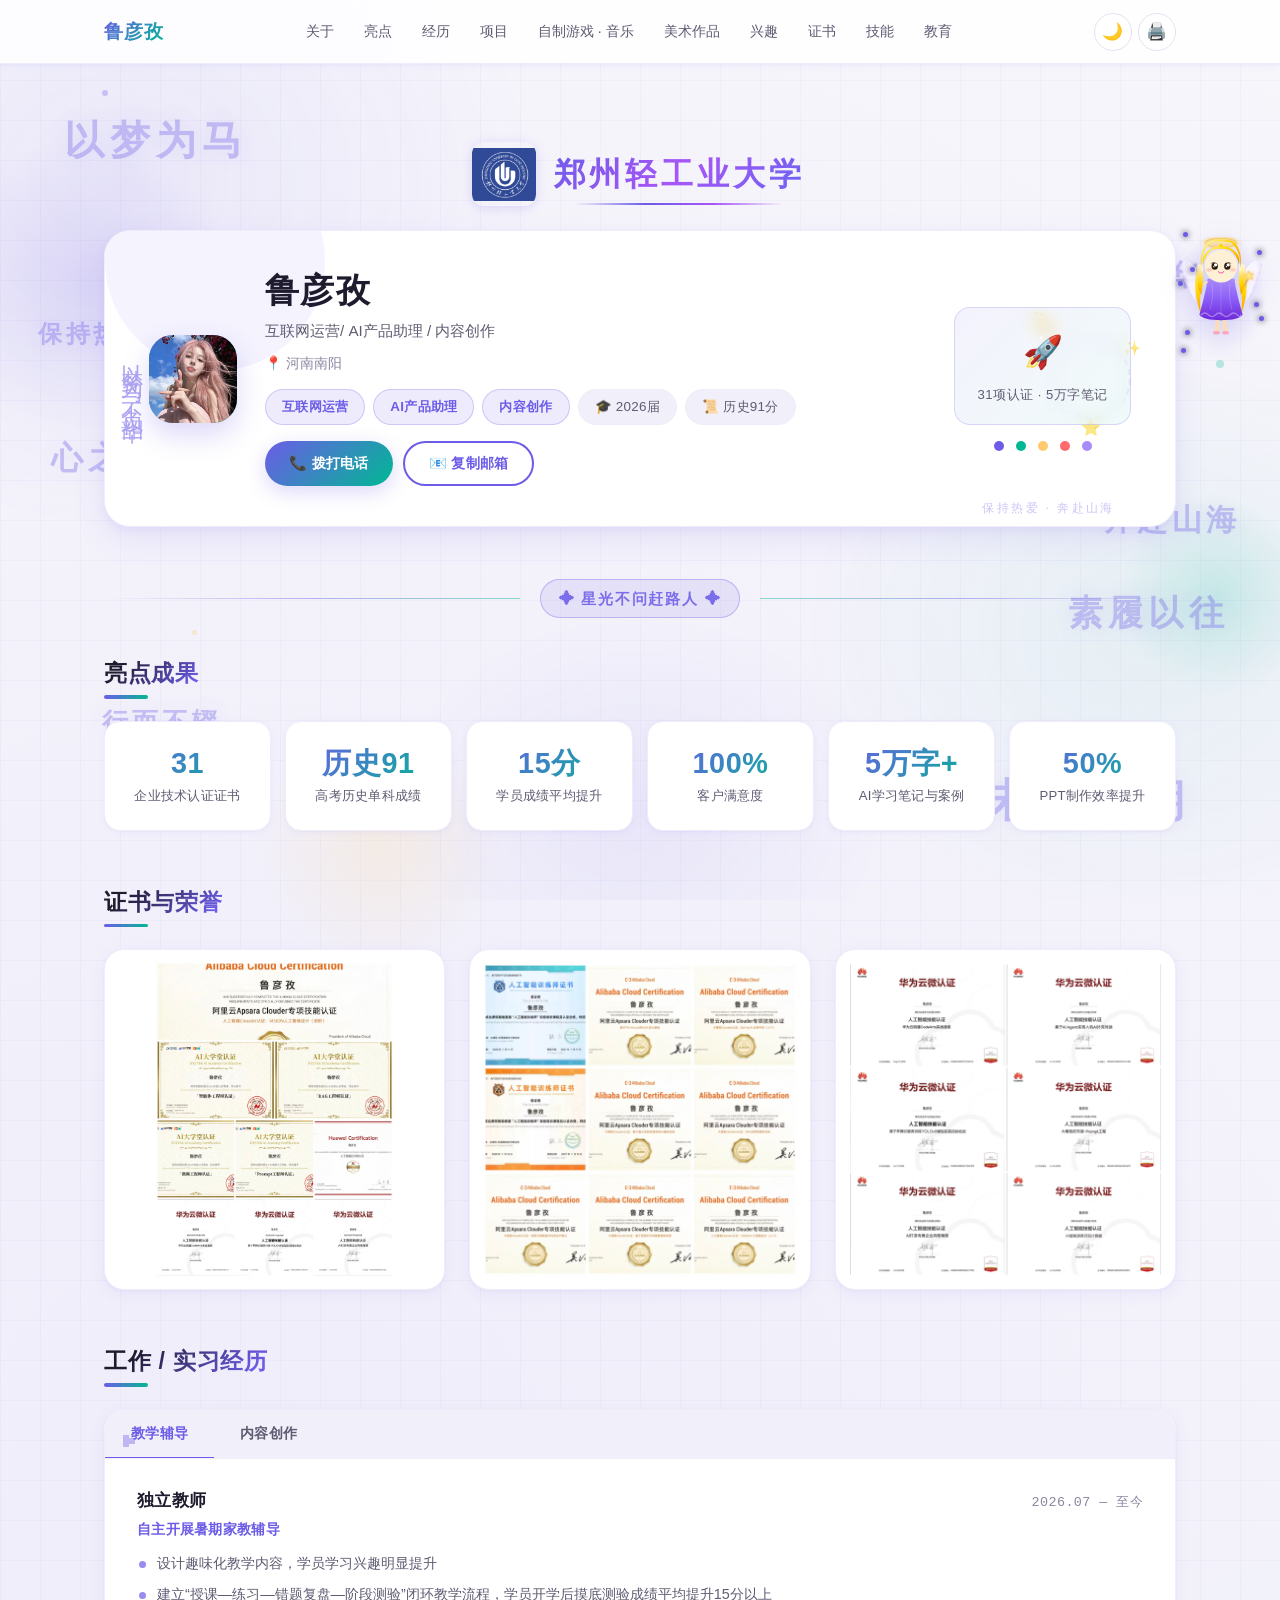
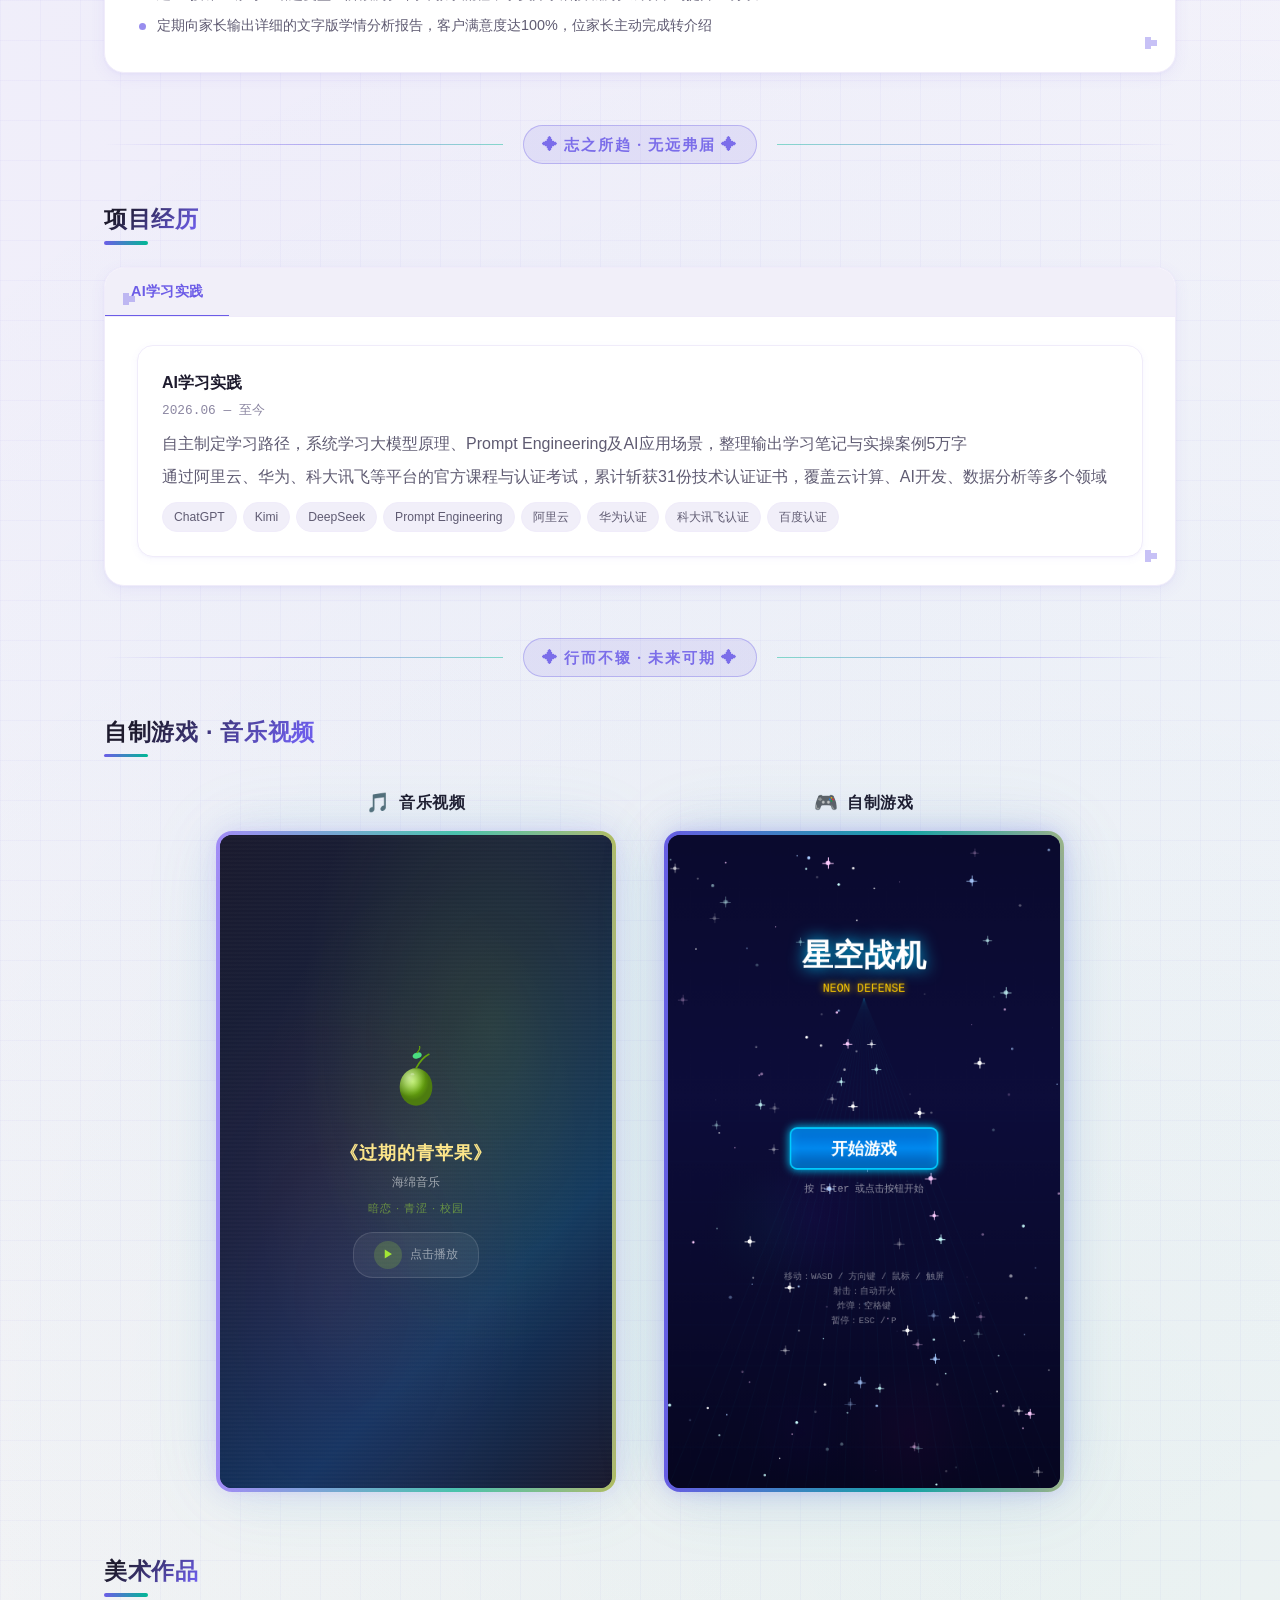
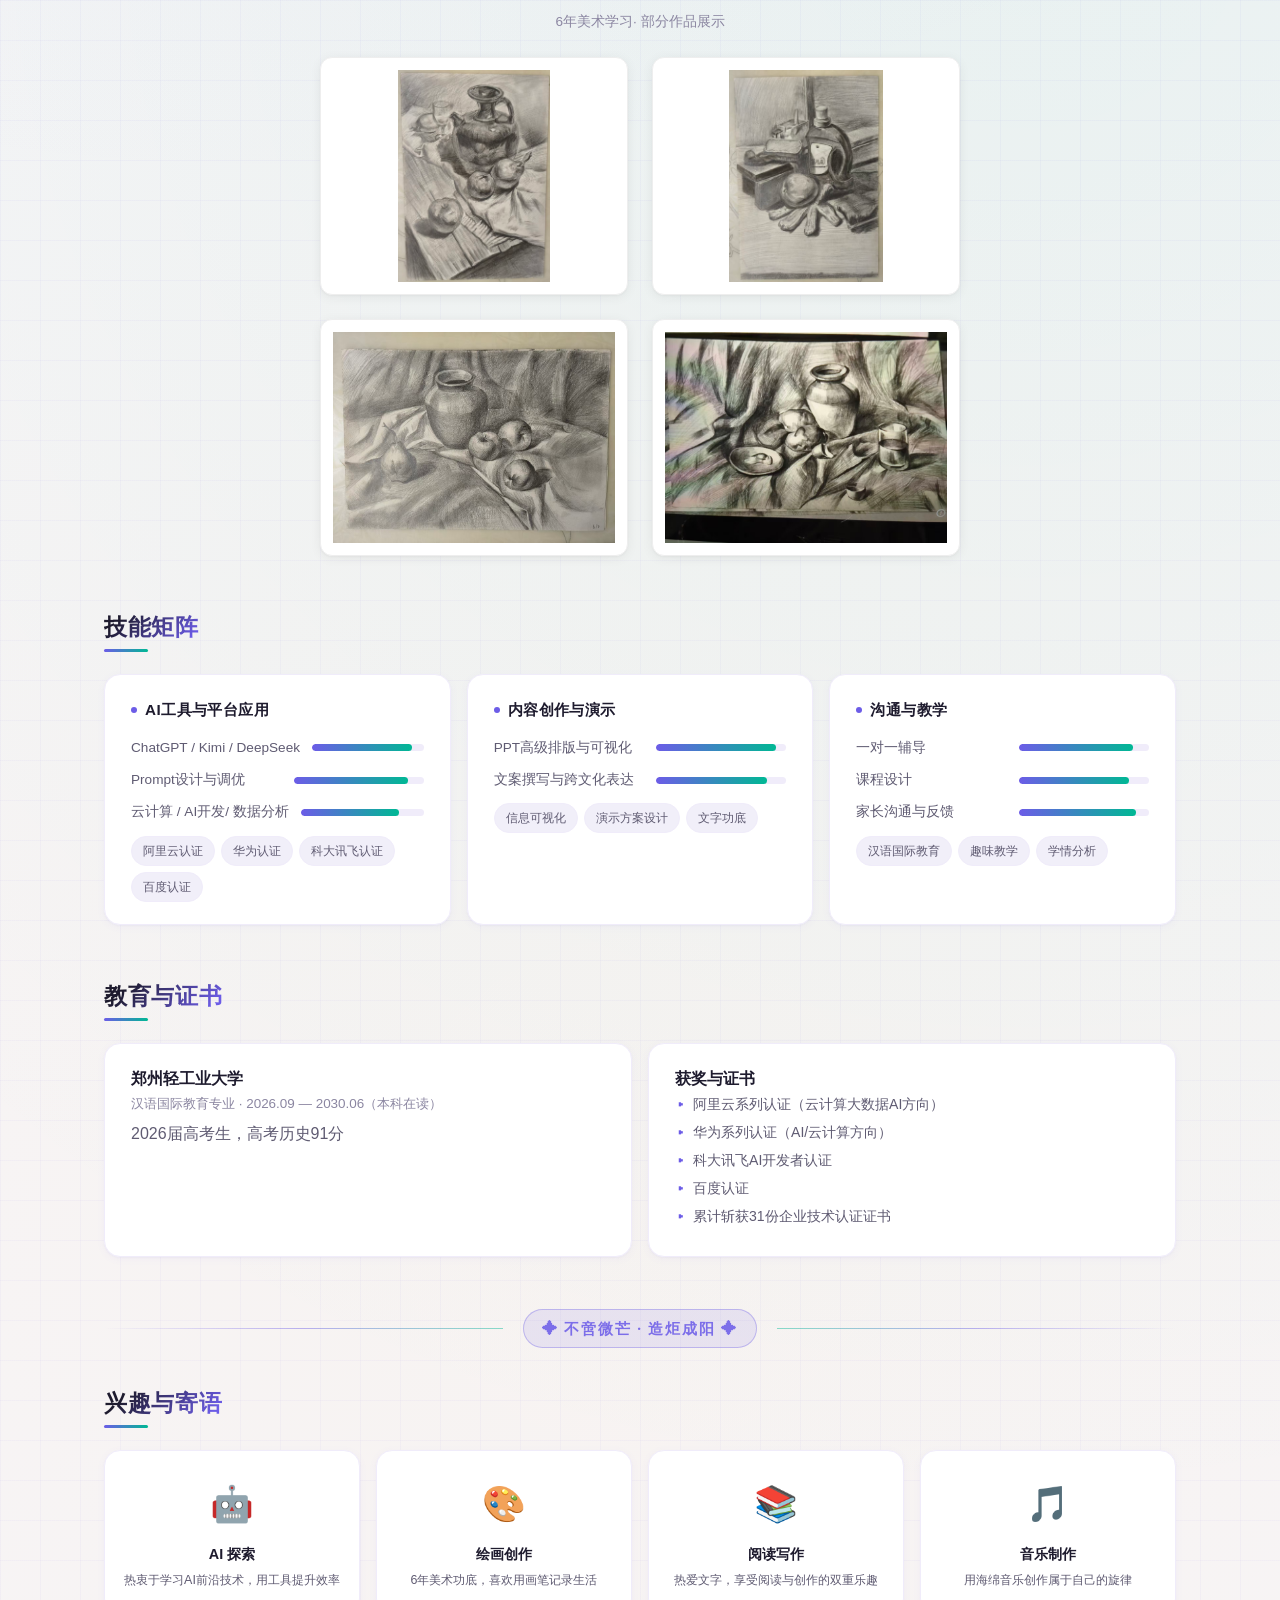
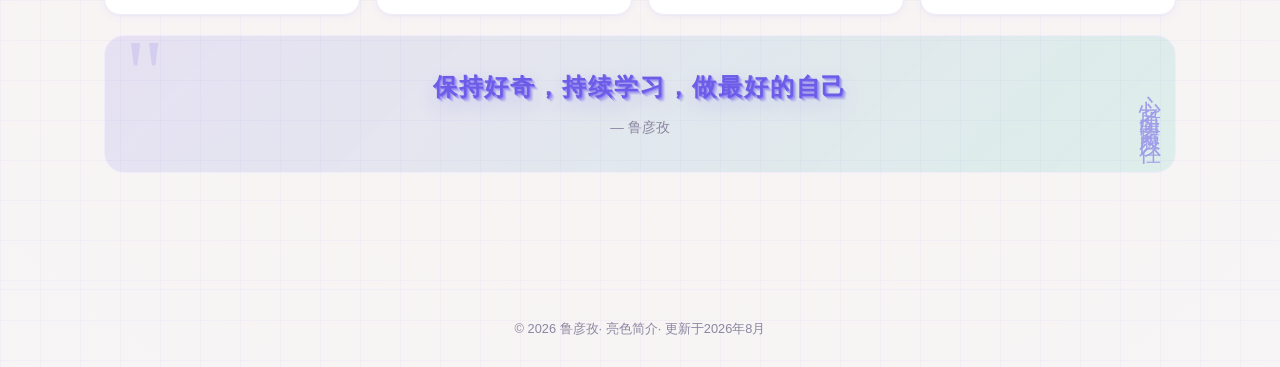
==== 新建文件夹/index.html @ e65f8ae1 "Add files via upload" ====
﻿﻿﻿﻿﻿﻿﻿﻿﻿﻿﻿﻿﻿﻿﻿﻿﻿﻿﻿﻿﻿﻿﻿﻿﻿﻿﻿﻿﻿﻿﻿﻿﻿﻿﻿﻿﻿﻿﻿﻿﻿﻿﻿﻿﻿﻿﻿﻿﻿﻿﻿﻿﻿﻿﻿﻿﻿﻿﻿﻿﻿﻿﻿﻿﻿﻿﻿﻿﻿﻿﻿﻿﻿﻿﻿﻿﻿﻿﻿﻿﻿﻿﻿﻿﻿﻿﻿﻿﻿﻿﻿﻿﻿﻿﻿﻿<!DOCTYPE html>
<html lang="zh-CN">
<head>
    <meta charset="UTF-8">
    <meta name="viewport" content="width=device-width, initial-scale=1.0, maximum-scale=5.0">
    <meta name="description" content="鲁彦孜 - 互联网运营/AI产品助理/内容创作，个人作品集与博客">
    <meta name="theme-color" content="#6c5ce7">
    <meta name="format-detection" content="telephone=yes">
    <meta http-equiv="X-UA-Compatible" content="IE=edge">
    <link rel="preconnect" href="https://fonts.googleapis.com">
    <link rel="dns-prefetch" href="https://fonts.googleapis.com">
    <title>鲁彦孜 - 个人简介</title>
    <style>
        :root {
            --bg: #f7f6fb;
            --bg-soft: #f1eff9;
            --surface: #ffffff;
            --surface-hover: #faf9ff;
            --text: #1e1b2e;
            --text-secondary: #5f5b72;
            --text-tertiary: #8b86a1;
            --accent: #6c5ce7;
            --accent-light: #8f82f2;
            --accent-glow: rgba(108, 92, 231, 0.12);
            --accent-glow-strong: rgba(108, 92, 231, 0.24);
            --cool: #00b894;
            --cool-glow: rgba(0, 184, 148, 0.10);
            --warm: #fdcb6e;
            --warm-light: #ffeaa7;
            --border: #e6e1f0;
            --border-light: #f0ecfa;
            --shadow-sm: 0 1px 2px rgba(108, 92, 231, 0.04), 0 2px 8px rgba(108, 92, 231, 0.05);
            --shadow: 0 1px 3px rgba(108, 92, 231, 0.05), 0 4px 16px rgba(108, 92, 231, 0.07);
            --shadow-lg: 0 4px 8px rgba(108, 92, 231, 0.07), 0 12px 32px rgba(108, 92, 231, 0.10);
            --shadow-xl: 0 8px 16px rgba(108, 92, 231, 0.08), 0 20px 48px rgba(108, 92, 231, 0.12);
            --radius-xs: 6px;
            --radius-sm: 10px;
            --radius: 16px;
            --radius-lg: 20px;
            --radius-xl: 26px;
            --radius-full: 9999px;
            --transition-fast: 150ms ease;
            --transition: 220ms ease;
            --transition-slow: 320ms ease;
            --font-sans: -apple-system, BlinkMacSystemFont, 'Segoe UI', 'PingFang SC', 'Microsoft YaHei', 'Noto Sans SC', 'Helvetica Neue', sans-serif;
            --font-mono: 'SF Mono', 'Cascadia Code', 'Consolas', 'Menlo', 'Courier New', monospace;
            --navbar-height: 64px;
        }

        /* 暗色主题 */
        body.dark {
            --bg: #1a1a2e;
            --bg-soft: #222240;
            --surface: #252550;
            --surface-hover: #2a2a5a;
            --text: #e8e6f0;
            --text-secondary: #b0adc0;
            --text-tertiary: #7a7690;
            --accent: #a78bfa;
            --accent-light: #c4b5fd;
            --accent-glow: rgba(167, 139, 250, 0.15);
            --accent-glow-strong: rgba(167, 139, 250, 0.28);
            --cool: #34d399;
            --cool-glow: rgba(52, 211, 153, 0.12);
            --border: #3a3a60;
            --border-light: #2e2e50;
            --shadow-sm: 0 1px 2px rgba(0,0,0,0.2), 0 2px 8px rgba(0,0,0,0.15);
            --shadow: 0 1px 3px rgba(0,0,0,0.2), 0 4px 16px rgba(0,0,0,0.15);
            --shadow-lg: 0 4px 8px rgba(0,0,0,0.25), 0 12px 32px rgba(0,0,0,0.2);
            --shadow-xl: 0 8px 16px rgba(0,0,0,0.25), 0 20px 48px rgba(0,0,0,0.2);
        }
        body.dark::before {
            background:
                radial-gradient(ellipse 700px 600px at 10% 20%, rgba(167,139,250,0.12) 0%, transparent 60%),
                radial-gradient(ellipse 600px 500px at 90% 70%, rgba(52,211,153,0.10) 0%, transparent 60%);
        }
        body.dark .navbar {
            background: rgba(37,37,80,0.9);
        }
        body.dark .art-card {
            background: #2a2a50;
            border-color: #3a3a60;
        }
        body.dark .game-wrapper,
        body.dark .music-wrapper {
            background: #151530;
        }

        /* 视差装饰 */
        .parallax-bg {
            position: fixed;
            pointer-events: none;
            z-index: 0;
            border-radius: 50%;
            opacity: 0.15;
            transition: opacity 0.5s;
        }
        body.dark .parallax-bg { opacity: 0.2; }
        .parallax-1 { width: 300px; height: 300px; background: radial-gradient(circle, var(--accent) 0%, transparent 70%); top: 15%; left: -5%; }
        .parallax-2 { width: 200px; height: 200px; background: radial-gradient(circle, var(--cool) 0%, transparent 70%); top: 55%; right: -3%; }
        .parallax-3 { width: 250px; height: 250px; background: radial-gradient(circle, var(--warm) 0%, transparent 70%); top: 80%; left: 20%; }

        /* 滚动入场动画 */
        .reveal {
            opacity: 0;
            transform: translateY(30px);
            transition: opacity 0.7s ease, transform 0.7s ease;
        }
        .reveal.visible {
            opacity: 1;
            transform: translateY(0);
        }
        .reveal-delay-1 { transition-delay: 0.1s; }
        .reveal-delay-2 { transition-delay: 0.2s; }
        .reveal-delay-3 { transition-delay: 0.3s; }

        /* 新板块：兴趣与寄语*/
        .interest-grid {
            display: grid;
            grid-template-columns: repeat(auto-fit, minmax(180px, 1fr));
            gap: 16px;
        }
        .interest-card {
            background: var(--surface);
            border-radius: var(--radius);
            padding: 24px 18px;
            text-align: center;
            border: 1px solid var(--border-light);
            box-shadow: var(--shadow-sm);
            transition: all var(--transition);
            cursor: default;
        }
        .interest-card:hover {
            transform: translateY(-4px);
            box-shadow: var(--shadow-lg);
            border-color: var(--accent-light);
        }
        .interest-card .icon {
            font-size: 2.2rem;
            margin-bottom: 10px;
            display: block;
        }
        .interest-card h4 {
            font-weight: 700;
            font-size: 0.9rem;
            color: var(--text);
            margin-bottom: 4px;
        }
        .interest-card p {
            font-size: 0.78rem;
            color: var(--text-secondary);
            line-height: 1.5;
        }
        .motto-card {
            background: linear-gradient(135deg, var(--accent-glow), var(--cool-glow));
            border-radius: var(--radius-lg);
            padding: 32px 28px;
            text-align: center;
            border: 1px solid var(--border-light);
            position: relative;
            overflow: hidden;
        }
        .motto-card::before {
            content: '"';
            position: absolute;
            top: -10px; left: 20px;
            font-size: 6rem;
            color: var(--accent);
            opacity: 0.15;
            font-family: Georgia, serif;
            line-height: 1;
        }
        .motto-text {
            font-size: 1.2rem;
            font-weight: 600;
            color: var(--text);
            letter-spacing: 0.04em;
            position: relative;
            z-index: 1;
        }
        .motto-author {
            font-size: 0.85rem;
            color: var(--text-tertiary);
            margin-top: 10px;
            position: relative;
            z-index: 1;
        }

        *,
        *::before,
        *::after { box-sizing: border-box; margin: 0; padding: 0; }

        html {
            scroll-behavior: smooth;
            scroll-padding-top: calc(var(--navbar-height) + 20px);
            -webkit-text-size-adjust: 100%;
        }

        body {
            font-family: var(--font-sans);
            background: var(--bg);
            color: var(--text);
            line-height: 1.65;
            transition: background var(--transition), color var(--transition);
            -webkit-font-smoothing: antialiased;
            -moz-osx-font-smoothing: grayscale;
            position: relative;
            min-height: 100vh;
            overflow-x: hidden;
        }

        body::before {
            content: '';
            position: fixed;
            inset: 0;
            pointer-events: none;
            z-index: 0;
            background:
                radial-gradient(ellipse 700px 600px at 10% 20%, var(--accent-glow) 0%, transparent 60%),
                radial-gradient(ellipse 600px 500px at 90% 70%, var(--cool-glow) 0%, transparent 60%),
                radial-gradient(ellipse 500px 400px at 50% 90%, var(--accent-glow) 0%, transparent 50%);
            opacity: 0.6;
        }

        /* 亮色主题装饰背景 - 书法风格寄语水印 */
        body:not(.dark) {
            background-image:
                radial-gradient(circle at 20% 30%, rgba(108,92,231,0.06) 0%, transparent 50%),
                radial-gradient(circle at 80% 60%, rgba(0,184,148,0.06) 0%, transparent 50%),
                radial-gradient(circle at 50% 85%, rgba(253,203,110,0.07) 0%, transparent 50%),
                linear-gradient(90deg, rgba(108,92,231,0.04) 1px, transparent 1px),
                linear-gradient(rgba(108,92,231,0.04) 1px, transparent 1px);
            background-size: 100% 100%, 100% 100%, 100% 100%, 40px 40px, 40px 40px;
            background-position: 0 0, 0 0, 0 0, 0 0, 0 0;
        }
        /* 暗色主题背景 - 更丰富的星空感*/
        body.dark {
            background-image:
                radial-gradient(1px 1px at 10% 15%, rgba(167,139,250,0.3), transparent),
                radial-gradient(1px 1px at 25% 35%, rgba(167,139,250,0.2), transparent),
                radial-gradient(1px 1px at 40% 20%, rgba(52,211,153,0.25), transparent),
                radial-gradient(1px 1px at 55% 45%, rgba(167,139,250,0.2), transparent),
                radial-gradient(1px 1px at 70% 30%, rgba(52,211,153,0.3), transparent),
                radial-gradient(1.5px 1.5px at 85% 55%, rgba(167,139,250,0.35), transparent),
                radial-gradient(1px 1px at 15% 65%, rgba(52,211,153,0.2), transparent),
                radial-gradient(1.5px 1.5px at 35% 75%, rgba(167,139,250,0.3), transparent),
                radial-gradient(1px 1px at 60% 70%, rgba(52,211,153,0.25), transparent),
                radial-gradient(1px 1px at 80% 80%, rgba(167,139,250,0.2), transparent),
                radial-gradient(1px 1px at 95% 15%, rgba(52,211,153,0.2), transparent),
                radial-gradient(1px 1px at 5% 85%, rgba(167,139,250,0.25), transparent);
            background-size: 100% 100%;
        }

        /* 卡片装饰边框 */
        .card-accent {
            position: relative;
        }
        .card-accent::before {
            content: '';
            position: absolute;
            top: 0; left: 0; right: 0;
            height: 3px;
            background: linear-gradient(90deg, var(--accent), var(--cool), transparent);
            border-radius: 3px 3px 0 0;
            opacity: 0.6;
        }
        body.dark .card-accent::before { opacity: 0.8; }

        /* 装饰性浮动小字*/
        .decor-dots {
            position: fixed;
            pointer-events: none;
            z-index: 0;
        }
        .decor-dot {
            position: absolute;
            border-radius: 50%;
            animation: floatDot 6s ease-in-out infinite;
        }
        @keyframes floatDot {
            0%, 100% { transform: translateY(0) scale(1); }
            50% { transform: translateY(-20px) scale(1.3); }
        }

        /* 装饰寄语边框 */
        .quote-border {
            position: relative;
            overflow: hidden;
        }
        .quote-border::after {
            content: attr(data-quote);
            position: absolute;
            writing-mode: vertical-rl;
            font-family: 'KaiTi', 'STKaiti', '楷体', serif;
            font-size: 1.4rem;
            color: var(--accent);
            opacity: 0.55;
            letter-spacing: 0.3em;
            pointer-events: none;
            z-index: 0;
            white-space: nowrap;
            user-select: none;
            transition: opacity 0.5s;
        }
        .quote-border.quote-left::after {
            left: 8px; top: 50%;
            transform: translateY(-50%);
        }
        .quote-border.quote-right::after {
            right: 8px; top: 50%;
            transform: translateY(-50%);
        }
        .quote-border:hover::after {
            opacity: 0.70;
        }
        body.dark .quote-border::after {
            opacity: 0.60;
        }
        body.dark .quote-border:hover::after {
            opacity: 0.75;
        }

        /* 四角装饰引号 */
        .corner-quote {
            position: relative;
        }
        .corner-quote::before,
        .corner-quote::after {
            position: absolute;
            font-family: Georgia, 'KaiTi', 'STKaiti', serif;
            font-size: 3rem;
            color: var(--accent);
            opacity: 0.38;
            pointer-events: none;
            z-index: 0;
            line-height: 1;
        }
        .corner-quote::before {
            content: '▸';
            top: 6px; left: 12px;
        }
        .corner-quote::after {
            content: '▸';
            bottom: 6px; right: 12px;
        }
        body.dark .corner-quote::before,
        body.dark .corner-quote::after {
            opacity: 0.42;
        }

        /* ========== 漂浮寄语装饰元素 ========== */
        .floating-quote {
            position: fixed;
            pointer-events: none;
            z-index: 0;
            font-family: 'KaiTi', 'STKaiti', '楷体', 'Ma Shan Zheng', 'Noto Serif SC', serif;
            font-weight: 700;
            color: var(--accent);
            opacity: 0.35;
            white-space: nowrap;
            user-select: none;
            animation: floatQuote 12s ease-in-out infinite;
            text-shadow: 0 0 20px var(--accent-glow-strong), 0 0 50px var(--accent-glow);
            letter-spacing: 0.15em;
        }
        body.dark .floating-quote {
            opacity: 0.40;
            text-shadow: 0 0 30px var(--accent-glow-strong), 0 0 60px var(--accent-glow);
        }
        @keyframes floatQuote {
            0%, 100% { transform: translateY(0) rotate(-1deg); }
            25% { transform: translateY(-18px) rotate(0.5deg); }
            50% { transform: translateY(-8px) rotate(1deg); }
            75% { transform: translateY(-22px) rotate(-0.5deg); }
        }
        .floating-quotes .floating-quote:nth-child(1) { animation-delay: 0s; animation-duration: 12s; }
        .floating-quotes .floating-quote:nth-child(2) { animation-delay: -3s; animation-duration: 14s; }
        .floating-quotes .floating-quote:nth-child(3) { animation-delay: -6s; animation-duration: 11s; }
        .floating-quotes .floating-quote:nth-child(4) { animation-delay: -9s; animation-duration: 15s; }
        .floating-quotes .floating-quote:nth-child(5) { animation-delay: -1.5s; animation-duration: 13s; }
        .floating-quotes .floating-quote:nth-child(6) { animation-delay: -4.5s; animation-duration: 10s; }
        .floating-quotes .floating-quote:nth-child(7) { animation-delay: -7.5s; animation-duration: 16s; }
        .floating-quotes .floating-quote:nth-child(8) { animation-delay: -10.5s; animation-duration: 12s; }

        /* ========== 3D 立体字效果========== */
        .text-3d {
            font-family: 'KaiTi', 'STKaiti', '楷体', 'Noto Serif SC', serif;
            font-weight: 900;
            letter-spacing: 0.08em;
            color: var(--accent);
            text-shadow:
                1px 1px 0 var(--accent-light),
                2px 2px 0 rgba(108,92,231,0.3),
                3px 3px 0 rgba(108,92,231,0.2),
                4px 4px 0 rgba(108,92,231,0.1),
                0 8px 20px var(--accent-glow-strong);
        }
        body.dark .text-3d {
            text-shadow:
                1px 1px 0 var(--accent-light),
                2px 2px 0 rgba(167,139,250,0.35),
                3px 3px 0 rgba(167,139,250,0.25),
                4px 4px 0 rgba(167,139,250,0.15),
                0 8px 24px rgba(167,139,250,0.3);
        }

        /* ========== 花体字装饰========== */
        .script-decor {
            font-family: 'Georgia', 'KaiTi', 'STKaiti', '楷体', 'Noto Serif SC', serif;
            font-style: italic;
            letter-spacing: 0.06em;
            background: linear-gradient(135deg, var(--accent) 0%, var(--cool) 50%, var(--accent-light) 100%);
            -webkit-background-clip: text;
            -webkit-text-fill-color: transparent;
            background-clip: text;
            font-weight: 700;
        }

        /* ========== 装饰性寄语分隔线 ========== */
        .quote-divider {
            display: flex;
            align-items: center;
            justify-content: center;
            gap: 20px;
            margin: 48px 0 36px;
            position: relative;
            z-index: 1;
        }
        .quote-divider::before,
        .quote-divider::after {
            content: '';
            flex: 1;
            height: 1px;
            opacity: 0.45;
        }
        .quote-divider::before {
            background: linear-gradient(90deg, transparent, var(--accent), var(--cool));
        }
        .quote-divider::after {
            background: linear-gradient(90deg, var(--cool), var(--accent), transparent);
        }
        .quote-divider-text {
            font-family: 'KaiTi', 'STKaiti', '楷体', 'Noto Serif SC', serif;
            font-size: 0.95rem;
            font-weight: 600;
            color: var(--accent);
            opacity: 0.88;
            letter-spacing: 0.12em;
            white-space: nowrap;
            padding: 6px 18px;
            border: 1px solid rgba(108,92,231,0.40);
            border-radius: var(--radius-full);
            background: var(--accent-glow);
            transition: all var(--transition);
        }
        .quote-divider-text:hover {
            opacity: 0.95;
            border-color: var(--accent);
            box-shadow: 0 0 20px var(--accent-glow-strong);
        }
        body.dark .quote-divider-text {
            border-color: rgba(167,139,250,0.35);
            background: rgba(167,139,250,0.15);
        }
        body.dark .quote-divider-text:hover {
            border-color: var(--accent);
            box-shadow: 0 0 24px rgba(167,139,250,0.3);
        }

        /* ========== 增强版寄语边框========== */
        .quote-border-enhanced {
            position: relative;
            border: 1px solid var(--border-light);
        }
        .quote-border-enhanced::before {
            content: attr(data-quote);
            position: absolute;
            top: -14px;
            left: 50%;
            transform: translateX(-50%);
            font-family: 'KaiTi', 'STKaiti', '楷体', 'Noto Serif SC', serif;
            font-size: 0.82rem;
            font-weight: 600;
            color: var(--accent);
            opacity: 0.82;
            letter-spacing: 0.1em;
            white-space: nowrap;
            background: var(--surface);
            padding: 2px 16px;
            border-radius: var(--radius-full);
            border: 1px solid rgba(108,92,231,0.35);
            z-index: 1;
            pointer-events: none;
            transition: all var(--transition);
        }
        .quote-border-enhanced:hover::before {
            opacity: 0.90;
            border-color: var(--accent);
            box-shadow: 0 0 16px var(--accent-glow-strong);
        }
        body.dark .quote-border-enhanced::before {
            background: var(--surface);
            border-color: rgba(167,139,250,0.3);
        }

        /* ========== 装饰性角标寄语========== */
        .corner-motto {
            position: absolute;
            pointer-events: none;
            z-index: 0;
            font-family: 'KaiTi', 'STKaiti', '楷体', 'Noto Serif SC', serif;
            font-size: 0.8rem;
            color: var(--accent);
            opacity: 0.18;
            letter-spacing: 0.08em;
            white-space: nowrap;
            user-select: none;
            transition: opacity 0.5s;
        }
        body.dark .corner-motto { opacity: 0.22; }
        .corner-motto:hover { opacity: 0.4; }

        /* ========== 装饰性环形寄语========== */
        .ring-quote {
            position: absolute;
            pointer-events: none;
            z-index: 0;
            font-family: 'KaiTi', 'STKaiti', '楷体', 'Noto Serif SC', serif;
            font-size: 0.78rem;
            color: var(--accent);
            opacity: 0.35;
            letter-spacing: 0.2em;
            user-select: none;
            white-space: nowrap;
            animation: ringPulse 6s ease-in-out infinite;
        }
        @keyframes ringPulse {
            0%, 100% { opacity: 0.30; }
            50% { opacity: 0.50; }
        }
        body.dark .ring-quote { opacity: 0.40; }
        @keyframes ringPulseDark {
            0%, 100% { opacity: 0.14; }
            50% { opacity: 0.26; }
        }

        .navbar {
            position: fixed;
            top: 0; left: 0; right: 0;
            z-index: 1000;
            height: var(--navbar-height);
            background: rgba(255,255,255,0.85);
            border-bottom: 1px solid var(--border-light);
            box-shadow: var(--shadow-sm);
            transition: all var(--transition);
            backdrop-filter: blur(18px);
            -webkit-backdrop-filter: blur(18px);
        }

        .navbar-inner {
            max-width: 1120px;
            margin: 0 auto;
            padding: 0 24px;
            display: flex;
            align-items: center;
            justify-content: space-between;
            height: 100%;
            gap: 12px;
        }

        .nav-brand {
            font-weight: 700;
            font-size: 1.2rem;
            background: linear-gradient(135deg, var(--accent) 0%, var(--cool) 100%);
            -webkit-background-clip: text;
            -webkit-text-fill-color: transparent;
            background-clip: text;
            letter-spacing: 0.04em;
            white-space: nowrap;
        }

        .nav-links {
            display: flex;
            gap: 2px;
            align-items: center;
            list-style: none;
            flex-wrap: wrap;
        }
        .nav-links a {
            text-decoration: none;
            color: var(--text-secondary);
            font-size: 0.88rem;
            padding: 7px 14px;
            border-radius: var(--radius-full);
            transition: all var(--transition-fast);
            font-weight: 500;
            white-space: nowrap;
        }
        .nav-links a:hover,
        .nav-links a:focus-visible {
            color: var(--accent);
            background: var(--accent-glow);
            outline: none;
        }
        .nav-actions { display: flex; gap: 6px; align-items: center; }
        .icon-btn {
            width: 38px; height: 38px;
            border-radius: 50%;
            border: 1px solid var(--border);
            background: var(--surface);
            cursor: pointer;
            display: flex;
            align-items: center;
            justify-content: center;
            font-size: 1.05rem;
            transition: all var(--transition-fast);
            color: var(--text-secondary);
        }
        .icon-btn:hover {
            background: var(--accent-glow);
            border-color: var(--accent);
            color: var(--accent);
            box-shadow: var(--shadow-sm);
        }

        .main-content {
            max-width: 1120px;
            margin: 0 auto;
            padding: calc(var(--navbar-height) + 32px) 24px 48px;
            position: relative;
            z-index: 1;
        }

        section { margin-bottom: 52px; }

        .section-title {
            font-size: 1.45rem;
            font-weight: 700;
            margin-bottom: 22px;
            position: relative;
            display: inline-block;
            letter-spacing: 0.03em;
            padding-bottom: 6px;
            background: linear-gradient(135deg, var(--text) 20%, var(--accent) 85%);
            -webkit-background-clip: text;
            -webkit-text-fill-color: transparent;
            background-clip: text;
        }
        .section-title::after {
            content: '';
            position: absolute;
            bottom: 0; left: 0;
            width: 44px; height: 3.5px;
            background: linear-gradient(90deg, var(--accent), var(--cool));
            border-radius: 2px;
            transition: width var(--transition);
        }
        .section-title:hover::after { width: 100%; }

        /* 大学名称横幅 */
        .university-banner {
            text-align: center;
            padding: 20px 0 8px;
            margin-bottom: 16px;
            display: flex;
            flex-direction: row;
            align-items: center;
            justify-content: center;
            gap: 14px;
        }
        .university-logo {
            width: 64px;
            height: 64px;
            object-fit: contain;
            border-radius: 12px;
            box-shadow: 0 2px 12px rgba(108, 92, 231, 0.2);
        }
        .university-name {
            font-size: 2rem;
            font-weight: 700;
            letter-spacing: 0.12em;
            background: linear-gradient(135deg, #6c5ce7, #a855f7, #6366f1);
            -webkit-background-clip: text;
            -webkit-text-fill-color: transparent;
            background-clip: text;
            text-shadow: none;
            position: relative;
            display: inline-block;
            padding: 0 4px;
        }
        .university-name::after {
            content: '';
            position: absolute;
            bottom: -4px;
            left: 10%;
            width: 80%;
            height: 2px;
            background: linear-gradient(90deg, transparent, #6c5ce7, #a855f7, transparent);
            border-radius: 1px;
        }
        @media (max-width: 768px) {
            .university-name { font-size: 1.5rem; }
        }

        .hero {
            display: flex;
            flex-wrap: wrap;
            gap: 28px;
            align-items: center;
            background: var(--surface);
            border-radius: var(--radius-xl);
            padding: 40px 44px;
            box-shadow: var(--shadow-lg);
            border: 1px solid var(--border-light);
            transition: all var(--transition);
            position: relative;
            overflow: hidden;
        }
        .hero::before {
            content: '';
            position: absolute;
            top: -80px; right: -60px;
            width: 220px; height: 220px;
            border-radius: 50%;
            background: var(--accent-glow);
            pointer-events: none;
        }
        /* Hero 右侧装饰元素 */
        .hero-decor {
            position: relative; z-index: 1;
            display: flex; flex-direction: column; align-items: center; gap: 16px;
            flex-shrink: 0;
        }
        .hero-decor-card {
            background: linear-gradient(135deg, rgba(108,92,231,0.08), rgba(0,184,148,0.06));
            border: 1px solid rgba(108,92,231,0.2);
            border-radius: 16px;
            padding: 18px 22px;
            text-align: center;
            backdrop-filter: blur(8px);
            animation: decorFloat 4s ease-in-out infinite;
        }
        .hero-decor-card .decor-emoji { font-size: 2rem; display: block; margin-bottom: 6px; }
        .hero-decor-card .decor-text { font-size: 0.82rem; color: var(--text-secondary); font-weight: 500; letter-spacing: 0.04em; }
        .hero-decor-dots {
            display: flex; gap: 12px; flex-wrap: wrap; justify-content: center;
        }
        .hero-decor-dot {
            width: 10px; height: 10px; border-radius: 50%;
            animation: dotPulse 2.5s ease-in-out infinite;
        }
        .hero-decor-dot:nth-child(1) { background: #6c5ce7; animation-delay: 0s; }
        .hero-decor-dot:nth-child(2) { background: #00b894; animation-delay: 0.3s; }
        .hero-decor-dot:nth-child(3) { background: #fdcb6e; animation-delay: 0.6s; }
        .hero-decor-dot:nth-child(4) { background: #ff6b6b; animation-delay: 0.9s; }
        .hero-decor-dot:nth-child(5) { background: #a78bfa; animation-delay: 1.2s; }
        .hero-decor-star {
            position: absolute; pointer-events: none;
            font-size: 1.2rem; opacity: 0.6;
            animation: starTwinkle 3s ease-in-out infinite;
        }
        .hero-decor-star:nth-child(1) { top: -10px; right: 20px; animation-delay: 0s; }
        .hero-decor-star:nth-child(2) { top: 30px; right: -10px; animation-delay: 0.8s; font-size: 0.9rem; }
        .hero-decor-star:nth-child(3) { bottom: 10px; right: 30px; animation-delay: 1.6s; font-size: 1rem; }
        .hero-decor-ring {
            position: absolute; pointer-events: none;
            top: 50%; right: 0; transform: translateY(-50%);
            width: 80px; height: 80px;
            border: 2px dashed rgba(108,92,231,0.25);
            border-radius: 50%;
            animation: ringSpin 12s linear infinite;
        }
        @keyframes decorFloat {
            0%,100% { transform: translateY(0); }
            50% { transform: translateY(-8px); }
        }
        @keyframes dotPulse {
            0%,100% { transform: scale(1); opacity: 0.6; }
            50% { transform: scale(1.8); opacity: 1; }
        }
        @keyframes starTwinkle {
            0%,100% { opacity: 0.3; transform: scale(0.8) rotate(0deg); }
            50% { opacity: 0.8; transform: scale(1.2) rotate(15deg); }
        }
        @keyframes ringSpin {
            0% { transform: translateY(-50%) rotate(0deg); }
            100% { transform: translateY(-50%) rotate(360deg); }
        }
        @media (max-width: 768px) {
            .hero-decor { display: none; }
        }
        .hero-avatar {
            width: 88px; height: 88px;
            border-radius: 24px;
            background: linear-gradient(135deg, var(--accent) 0%, var(--cool) 100%);
            background-size: cover;
            background-position: center;
            flex-shrink: 0;
            box-shadow: 0 12px 28px var(--accent-glow-strong);
            position: relative;
            z-index: 1;
            overflow: hidden;
        }
        .hero-avatar img {
            width: 100%;
            height: 100%;
            object-fit: cover;
            display: block;
        }
        .hero-info { position: relative; z-index: 1; flex: 1; min-width: 220px; }
        .hero-info h1 {
            font-size: 2.1rem;
            font-weight: 700;
            letter-spacing: 0.04em;
            background: linear-gradient(135deg, var(--text) 30%, var(--accent) 100%);
            -webkit-background-clip: text;
            -webkit-text-fill-color: transparent;
            background-clip: text;
            line-height: 1.2;
            margin-bottom: 4px;
        }
        .hero-info .subtitle { color: var(--text-secondary); font-size: 0.95rem; margin: 6px 0 10px; }
        .hero-info .location { display: inline-flex; align-items: center; gap: 4px; font-size: 0.85rem; color: var(--text-tertiary); margin-bottom: 14px; }

        .badge-group { display: flex; flex-wrap: wrap; gap: 8px; margin-bottom: 16px; }
        .badge {
            display: inline-flex;
            align-items: center;
            padding: 6px 16px;
            border-radius: var(--radius-full);
            font-size: 0.84rem;
            font-weight: 500;
            background: var(--bg-soft);
            color: var(--text-secondary);
            border: 1px solid var(--border-light);
            transition: all var(--transition-fast);
            letter-spacing: 0.02em;
        }
        .badge.accent {
            background: var(--accent-glow);
            border-color: rgba(108,92,231,0.25);
            color: var(--accent);
            font-weight: 600;
        }

        .btn {
            display: inline-flex;
            align-items: center;
            gap: 7px;
            padding: 11px 24px;
            border-radius: var(--radius-full);
            font-weight: 600;
            font-size: 0.9rem;
            cursor: pointer;
            border: none;
            transition: all var(--transition);
            text-decoration: none;
            font-family: inherit;
            letter-spacing: 0.02em;
        }
        .btn-primary {
            background: linear-gradient(135deg, var(--accent) 0%, var(--cool) 100%);
            color: #fff;
            box-shadow: 0 6px 20px var(--accent-glow-strong);
        }
        .btn-primary:hover { transform: translateY(-2px); box-shadow: 0 10px 28px var(--accent-glow-strong); filter: brightness(1.05); }
        .btn-outline { background: transparent; color: var(--accent); border: 2px solid var(--accent); }
        .btn-outline:hover { background: var(--accent); color: #fff; box-shadow: 0 6px 20px var(--accent-glow-strong); }

        /* 亮点成果：整齐六宫格 */
        .highlights {
            display: grid;
            grid-template-columns: repeat(6, 1fr);
            gap: 14px;
            align-items: stretch;
        }
        @media (max-width: 1000px) {
            .highlights { grid-template-columns: repeat(3, 1fr); }
        }
        @media (max-width: 600px) {
            .highlights { grid-template-columns: repeat(2, 1fr); }
        }
        @media (max-width: 380px) {
            .highlights { grid-template-columns: 1fr; }
        }

        .highlight-card {
            background: var(--surface);
            border-radius: var(--radius);
            padding: 20px 14px;
            border: 1px solid var(--border-light);
            box-shadow: var(--shadow-sm);
            transition: all var(--transition);
            position: relative;
            overflow: hidden;
            cursor: default;
            text-align: center;
            display: flex;
            flex-direction: column;
            justify-content: center;
            min-height: 110px;
        }
        .highlight-card::after {
            content: '';
            position: absolute;
            top: 0; left: 0;
            width: 100%; height: 4px;
            background: linear-gradient(90deg, var(--accent), var(--cool));
            transform: scaleX(0);
            transform-origin: left;
            transition: transform var(--transition-slow);
            border-radius: 0 0 4px 4px;
        }
        .highlight-card:hover {
            transform: translateY(-4px);
            box-shadow: var(--shadow-xl);
            border-color: var(--accent-light);
        }
        .highlight-card:hover::after { transform: scaleX(1); }
        .highlight-card .number {
            font-size: 1.8rem;
            font-weight: 700;
            background: linear-gradient(135deg, var(--accent) 0%, var(--cool) 100%);
            -webkit-background-clip: text;
            -webkit-text-fill-color: transparent;
            background-clip: text;
            line-height: 1.2;
            letter-spacing: 0.02em;
        }
        .highlight-card .label {
            color: var(--text-secondary);
            font-size: 0.82rem;
            margin-top: 6px;
            font-weight: 500;
            letter-spacing: 0.02em;
            line-height: 1.4;
        }

        .tabs-container {
            background: var(--surface);
            border-radius: var(--radius-lg);
            border: 1px solid var(--border-light);
            box-shadow: var(--shadow);
            overflow: hidden;
        }
        .tab-list {
            display: flex;
            gap: 0;
            border-bottom: 1px solid var(--border-light);
            background: var(--bg-soft);
            overflow-x: auto;
            scrollbar-width: none;
        }
        .tab-list::-webkit-scrollbar { display: none; }
        .tab-btn {
            padding: 14px 26px;
            border: none;
            background: transparent;
            cursor: pointer;
            font-weight: 600;
            font-size: 0.9rem;
            color: var(--text-secondary);
            transition: all var(--transition-fast);
            white-space: nowrap;
            border-bottom: 2.5px solid transparent;
            margin-bottom: -1px;
            letter-spacing: 0.02em;
        }
        .tab-btn[aria-selected="true"] { color: var(--accent); border-bottom-color: var(--accent); }
        .tab-btn:hover { color: var(--accent); }
        .tab-panel { display: none; padding: 28px 32px; animation: fadeSlideIn 280ms ease; }
        .tab-panel[aria-hidden="false"] { display: block; }
        @keyframes fadeSlideIn {
            from { opacity: 0; transform: translateY(12px); }
            to { opacity: 1; transform: translateY(0); }
        }

        .exp-item { margin-bottom: 26px; padding-bottom: 22px; border-bottom: 1px solid var(--border-light); }
        .exp-item:last-child { border-bottom: none; margin-bottom: 0; padding-bottom: 0; }
        .exp-header { display: flex; justify-content: space-between; flex-wrap: wrap; gap: 8px; align-items: baseline; margin-bottom: 4px; }
        .exp-title { font-weight: 700; font-size: 1.05rem; color: var(--text); letter-spacing: 0.02em; }
        .exp-date { font-size: 0.84rem; color: var(--text-tertiary); white-space: nowrap; font-family: var(--font-mono); letter-spacing: 0.03em; }
        .exp-company { font-size: 0.9rem; color: var(--accent); font-weight: 600; margin-bottom: 10px; letter-spacing: 0.02em; }
        .exp-desc { list-style: none; padding: 0; }
        .exp-desc li { position: relative; padding-left: 20px; margin-bottom: 7px; font-size: 0.9rem; color: var(--text-secondary); line-height: 1.65; }
        .exp-desc li::before { content: ''; position: absolute; left: 2px; top: 9px; width: 7px; height: 7px; border-radius: 50%; background: var(--accent); opacity: 0.7; }

        .project-grid { display: grid; grid-template-columns: repeat(auto-fit, minmax(280px, 1fr)); gap: 16px; }
        .project-card {
            background: var(--surface);
            border-radius: var(--radius);
            padding: 24px;
            border: 1px solid var(--border-light);
            box-shadow: var(--shadow-sm);
            transition: all var(--transition);
            position: relative;
            overflow: hidden;
        }
        .project-card:hover { transform: translateY(-3px); box-shadow: var(--shadow-lg); border-color: var(--accent-light); }
        .project-card h4 { font-weight: 700; margin-bottom: 4px; color: var(--text); font-size: 1rem; }
        .project-card .date { font-size: 0.8rem; color: var(--text-tertiary); margin-bottom: 10px; font-family: var(--font-mono); }
        .tech-tags { display: flex; flex-wrap: wrap; gap: 6px; margin-top: 12px; }
        .tech-tag {
            font-size: 0.76rem;
            padding: 4px 11px;
            border-radius: var(--radius-full);
            background: var(--bg-soft);
            border: 1px solid var(--border-light);
            color: var(--text-secondary);
            transition: all var(--transition-fast);
        }
        .tech-tag:hover { border-color: var(--accent); color: var(--accent); background: var(--accent-glow); }

        /* 作品集画廊*/
        .gallery-grid {
            display: grid;
            grid-template-columns: repeat(auto-fit, minmax(300px, 1fr));
            gap: 24px;
        }
        .gallery-item {
            background: var(--surface);
            border-radius: var(--radius-lg);
            overflow: hidden;
            border: 1px solid var(--border-light);
            box-shadow: var(--shadow);
            transition: all var(--transition);
            cursor: pointer;
            position: relative;
            aspect-ratio: 1 / 1;
            display: flex;
            align-items: center;
            justify-content: center;
        }
        .gallery-item:hover {
            transform: translateY(-6px);
            box-shadow: var(--shadow-xl);
            border-color: var(--accent-light);
        }
        .gallery-item img {
            width: 100%;
            height: 100%;
            object-fit: contain;
            display: block;
            transition: transform 0.4s ease;
            padding: 12px;
        }
        .gallery-item:hover img {
            transform: scale(1.04);
        }
        .gallery-item-caption {
            position: absolute;
            bottom: 0;
            left: 0;
            right: 0;
            padding: 14px 18px;
            font-size: 0.85rem;
            color: #fff;
            font-weight: 500;
            text-align: center;
            background: linear-gradient(transparent, rgba(0,0,0,0.65));
            opacity: 0;
            transition: opacity 0.3s;
        }
        .gallery-item:hover .gallery-item-caption {
            opacity: 1;
        }
        /* 灯箱 */
        .lightbox {
            display: none;
            position: fixed;
            inset: 0;
            z-index: 2000;
            background: rgba(0,0,0,0.88);
            justify-content: center;
            align-items: center;
            cursor: pointer;
            backdrop-filter: blur(8px);
            -webkit-backdrop-filter: blur(8px);
            animation: fadeIn 200ms ease;
        }
        .lightbox.active { display: flex; }
        .lightbox img {
            max-width: 90vw;
            max-height: 85vh;
            border-radius: var(--radius);
            box-shadow: 0 20px 60px rgba(0,0,0,0.5);
            object-fit: contain;
            animation: zoomIn 250ms ease;
        }
        @keyframes fadeIn { from { opacity: 0; } to { opacity: 1; } }
        @keyframes zoomIn { from { transform: scale(0.9); opacity: 0; } to { transform: scale(1); opacity: 1; } }

        .skill-grid { display: grid; grid-template-columns: repeat(auto-fit, minmax(300px, 1fr)); gap: 16px; }
        .skill-category {
            background: var(--surface);
            border-radius: var(--radius);
            padding: 22px 26px;
            border: 1px solid var(--border-light);
            box-shadow: var(--shadow-sm);
            transition: all var(--transition);
        }
        .skill-category:hover { box-shadow: var(--shadow); }
        .skill-category h4 { font-weight: 700; margin-bottom: 14px; color: var(--text); font-size: 0.95rem; letter-spacing: 0.03em; display: flex; align-items: center; gap: 8px; }
        .skill-category h4::before { content: ''; width: 6px; height: 6px; border-radius: 50%; background: var(--accent); }
        .skill-item { display: flex; align-items: center; justify-content: space-between; gap: 12px; margin-bottom: 10px; font-size: 0.85rem; color: var(--text-secondary); }
        .progress-bar { flex: 1; max-width: 130px; height: 7px; background: var(--border-light); border-radius: 4px; overflow: hidden; }
        .progress-fill { height: 100%; background: linear-gradient(90deg, var(--accent), var(--cool)); border-radius: 4px; }

        .edu-cert-grid { display: grid; grid-template-columns: repeat(auto-fit, minmax(300px, 1fr)); gap: 16px; }
        .edu-card, .cert-card {
            background: var(--surface);
            border-radius: var(--radius);
            padding: 22px 26px;
            border: 1px solid var(--border-light);
            box-shadow: var(--shadow-sm);
            transition: all var(--transition);
        }
        .edu-card:hover, .cert-card:hover { box-shadow: var(--shadow); }
        .cert-card ul { list-style: none; }
        .cert-card li { padding-left: 18px; position: relative; margin-bottom: 5px; font-size: 0.88rem; color: var(--text-secondary); }
        .cert-card li::before { content: '▸'; position: absolute; left: 2px; color: var(--accent); font-weight: 700; }

        .footer { text-align: center; padding: 28px 24px; color: var(--text-tertiary); font-size: 0.8rem; border-top: 1px solid var(--border-light); margin-top: 16px; }

        /* 自制游戏 · 音乐视频 并排 */
        .game-music-row { display: flex; gap: 48px; justify-content: center; align-items: stretch; flex-wrap: wrap; padding: 8px 0; }
        .game-music-col { display: flex; flex-direction: column; align-items: center; flex: 1 1 0; min-width: 280px; max-width: 400px; }
        .game-music-col-title { 
            font-size: 1rem; font-weight: 700; color: var(--text); 
            margin-bottom: 12px; text-align: center; letter-spacing: 0.05em;
            display: flex; align-items: center; gap: 8px;
        }
        .game-music-col-title .col-icon { font-size: 1.2rem; }
        /* 流动边框外层 */
        .glow-border { 
            border-radius: 16px; padding: 4px; width: 100%; flex: 1 1 auto; 
            background: linear-gradient(90deg, #6c5ce7, #00b894, #fdcb6e, #ff6b6b, #a78bfa, #6c5ce7);
            background-size: 300% 100%;
            animation: flowingBorder 3s linear infinite;
        }
        .glow-border.music-glow {
            background: linear-gradient(90deg, #a78bfa, #34d399, #fbbf24, #f472b6, #818cf8, #a78bfa);
            background-size: 300% 100%;
        }
        @keyframes flowingBorder {
            0% { background-position: 0% 50%; }
            100% { background-position: 300% 50%; }
        }
        .game-wrapper { 
            position: relative; display: flex; flex-direction: column; justify-content: center; align-items: center; 
            background: #0a0a2e; border-radius: 12px; overflow: hidden; width: 100%; height: 100%;
            box-shadow: 0 0 20px rgba(108,92,231,0.35), 0 0 50px rgba(108,92,231,0.18), 0 0 80px rgba(0,184,148,0.12), inset 0 0 30px rgba(108,92,231,0.06);
        }
        #gameContainer { position: relative; line-height: 0; width: 100%; z-index: 1; }
        #gameCanvas { display: block; border-radius: 8px; width: 100% !important; height: auto !important; max-width: 100%; }
        #bombBtn { position: absolute; bottom: 20px; right: 20px; width: 64px; height: 64px; border-radius: 50%; border: 2px solid rgba(255,80,80,0.6); background: rgba(255,0,0,0.25); color: #fff; font-size: 0.75rem; font-weight: 700; cursor: pointer; letter-spacing: 1px; display: none; }
        .game-overlay-hint { text-align: center; color: rgba(255,255,255,0.5); font-size: 0.75rem; padding: 8px 6px; }
        .game-frame { width: 100%; max-width: 720px; display: block; border-radius: 8px; }
        .music-wrapper { 
            display: flex; flex-direction: column; align-items: center; background: #0a0a2e; border-radius: 12px; 
            overflow: hidden; width: 100%; height: 100%; 
            box-shadow: 0 0 20px rgba(167,139,250,0.35), 0 0 50px rgba(167,139,250,0.18), 0 0 80px rgba(52,211,153,0.12), inset 0 0 30px rgba(167,139,250,0.06);
        }
        .music-cover { width: 100%; cursor: pointer; flex: 1 1 auto; display: flex; }
        .music-cover-bg {
            position: relative; width: 100%; flex: 1 1 auto;
            display: flex; flex-direction: column; align-items: center; justify-content: center;
            background: linear-gradient(135deg, #1a1a2e 0%, #16213e 40%, #0f3460 70%, #1a1a2e 100%);
            overflow: hidden; min-height: 480px;
        }
        .music-cover-bg::before {
            content: ''; position: absolute; inset: 0;
            background: radial-gradient(ellipse at 70% 30%, rgba(163,230,53,0.12) 0%, transparent 50%),
                        radial-gradient(ellipse at 30% 70%, rgba(236,72,153,0.08) 0%, transparent 50%),
                        radial-gradient(ellipse at 50% 50%, rgba(253,224,71,0.06) 0%, transparent 60%);
        }
        .music-cover-bg::after {
            content: ''; position: absolute; inset: 0;
            background: repeating-linear-gradient(0deg, transparent, transparent 2px, rgba(255,255,255,0.015) 2px, rgba(255,255,255,0.015) 4px);
        }
        .music-cover-apple { position: relative; z-index: 1; margin-bottom: 10px; animation: coverFloat 3s ease-in-out infinite; }
        @keyframes coverFloat { 0%,100% { transform: translateY(0); } 50% { transform: translateY(-6px); } }
        .music-cover-info { position: relative; z-index: 1; text-align: center; margin-bottom: 14px; }
        .music-cover-title { color: #FDE68A; font-size: 1.15rem; font-weight: 700; letter-spacing: 0.06em; }
        .music-cover-artist { color: rgba(255,255,255,0.55); font-size: 0.78rem; margin-top: 4px; }
        .music-cover-tag { color: rgba(163,230,53,0.5); font-size: 0.7rem; margin-top: 6px; letter-spacing: 0.08em; }
        .music-cover-play { position: relative; z-index: 1; display: flex; align-items: center; gap: 8px; padding: 8px 20px; border-radius: 20px; background: rgba(255,255,255,0.06); border: 1px solid rgba(255,255,255,0.12); transition: all 0.25s; }
        .music-cover:hover .music-cover-play { background: rgba(255,255,255,0.1); border-color: rgba(163,230,53,0.4); }
        .music-cover-play-icon { width: 28px; height: 28px; border-radius: 50%; background: rgba(163,230,53,0.2); color: #A3E635; display: flex; align-items: center; justify-content: center; font-size: 11px; transition: all 0.25s; }
        .music-cover:hover .music-cover-play-icon { background: rgba(163,230,53,0.35); transform: scale(1.1); }
        .music-cover-play span { color: rgba(255,255,255,0.5); font-size: 0.78rem; }
        .music-video { width: 100%; flex: 1 1 auto; display: block; object-fit: contain; }

        /* 美术作品 */
        .section-subtitle { text-align: center; color: var(--text-tertiary); font-size: 0.85rem; margin-bottom: 24px; margin-top: -8px; }
        .art-grid { display: grid; grid-template-columns: repeat(2, 1fr); gap: 24px; max-width: 640px; margin: 0 auto; }
        .art-card { 
            position: relative; background: #fff; border-radius: 12px; 
            overflow: hidden; 
            box-shadow: 0 2px 12px rgba(0,0,0,0.06), 0 1px 3px rgba(0,0,0,0.04);
            cursor: pointer; transition: all 0.35s cubic-bezier(0.25, 0.46, 0.45, 0.94);
            border: 1px solid #eee;
            padding: 12px;
        }
        .art-card:hover { 
            transform: translateY(-6px); 
            box-shadow: 0 12px 32px rgba(0,0,0,0.12), 0 2px 8px rgba(0,0,0,0.06);
            border-color: #d0d0d0;
        }
        .art-card img { 
            width: 100%; aspect-ratio: 4/3; object-fit: contain; display: block;
        }

        /* ========== 侧边跟随小天使 (SVG) ========== */
        .side-girl {
            position: fixed;
            right: 14px;
            top: 50%;
            z-index: 100;
            pointer-events: none;
            transition: top 0.6s cubic-bezier(0.25, 0.46, 0.45, 0.94);
            animation: girlFloat 5s ease-in-out infinite;
            width: 90px;
            height: 140px;
        }
        @keyframes girlFloat {
            0%, 100% { transform: translateY(0); }
            50% { transform: translateY(-14px); }
        }
        /* 光环 */
        .girl-aura {
            position: absolute;
            top: 50%; left: 50%;
            transform: translate(-50%, -50%);
            width: 90px; height: 130px;
            border-radius: 50%;
            background: radial-gradient(ellipse, var(--girl-color, rgba(108,92,231,0.18)) 0%, transparent 70%);
            transition: background 0.6s;
            animation: auraPulse 3s ease-in-out infinite;
        }
        @keyframes auraPulse {
            0%, 100% { opacity: 0.5; transform: translate(-50%, -50%) scale(1); }
            50% { opacity: 0.9; transform: translate(-50%, -50%) scale(1.2); }
        }
        /* SVG 容器 */
        .girl-svg {
            position: relative;
            z-index: 2;
            width: 90px;
            height: 140px;
            filter: drop-shadow(0 4px 12px rgba(108,92,231,0.15));
            transition: filter 0.6s;
        }
        /* 头发渐变 */
        .girl-hair-grad {
            stop-color: #F9D56E;
        }
        .girl-hair-grad-end {
            stop-color: #D4993A;
        }
        /* 翅膀闪烁 */
        .girl-wing {
            animation: wingShimmer 3s ease-in-out infinite;
        }
        .girl-wing.right-wing {
            animation-delay: 1.5s;
        }
        @keyframes wingShimmer {
            0%, 100% { opacity: 0.75; }
            50% { opacity: 1; }
        }
        /* 魔法棒星星闪烁 */
        .girl-star {
            animation: starTwinkle 1.5s ease-in-out infinite;
            transform-origin: center;
        }
        @keyframes starTwinkle {
            0%, 100% { opacity: 0.7; transform: scale(1); }
            50% { opacity: 1; transform: scale(1.3); }
        }
        /* —— 滚动换姿势（由JS控制SVG transform） —— */
        .girl-arm-right, .girl-arm-left { transition: transform 0.6s cubic-bezier(0.34, 1.56, 0.64, 1); }
        .girl-head { transition: transform 0.6s ease; }
        /* 粒子装饰 */
        .girl-particles {
            position: absolute;
            top: 0; left: 0;
            width: 100%; height: 100%;
            pointer-events: none;
            z-index: 3;
        }
        .girl-particle {
            position: absolute;
            width: 5px; height: 5px;
            border-radius: 50%;
            animation: particleFloat 2.5s ease-in-out infinite;
            transition: background 0.6s;
            box-shadow: 0 0 6px currentColor;
        }
        .girl-particle:nth-child(1) { top: 5%; left: 8%; animation-delay: 0s; }
        .girl-particle:nth-child(2) { top: 18%; right: 5%; animation-delay: 0.5s; }
        .girl-particle:nth-child(3) { top: 40%; left: 2%; animation-delay: 1s; }
        .girl-particle:nth-child(4) { top: 55%; right: 8%; animation-delay: 1.5s; }
        .girl-particle:nth-child(5) { top: 75%; left: 10%; animation-delay: 2s; }
        .girl-particle:nth-child(6) { top: 30%; left: 15%; animation-delay: 0.7s; }
        .girl-particle:nth-child(7) { top: 65%; right: 2%; animation-delay: 1.8s; }
        .girl-particle:nth-child(8) { top: 88%; left: 5%; animation-delay: 2.3s; }
        @keyframes particleFloat {
            0%, 100% { opacity: 0; transform: translateY(0) scale(0.5); }
            50% { opacity: 0.9; transform: translateY(-12px) scale(1.2); }
        }
        @media (max-width: 768px) {
            .side-girl { display: none; }
        }

        .back-to-top {
            position: fixed; bottom: 28px; right: 28px;
            width: 46px; height: 46px;
            border-radius: 50%;
            background: linear-gradient(135deg, var(--accent) 0%, var(--cool) 100%);
            color: #fff;
            border: none;
            cursor: pointer;
            font-size: 1.2rem;
            box-shadow: 0 8px 24px var(--accent-glow-strong);
            z-index: 999;
            opacity: 0; pointer-events: none;
            transition: all var(--transition);
            display: flex;
            align-items: center;
            justify-content: center;
        }
        .back-to-top.visible { opacity: 1; pointer-events: auto; }
        .back-to-top:hover { transform: translateY(-3px); }

        @media print {
            .navbar, .back-to-top, .icon-btn, .btn, body::before, .hero::before, #game, #music, #art, #interests { display: none !important; }
            body { background: #fff !important; color: #111; }
            .main-content { padding: 0; }
            .tab-panel { display: block !important; }
            .tab-list { display: none; }
            .hero, .highlight-card, .tabs-container, .skill-category, .edu-card, .cert-card, .project-card {
                box-shadow: none !important;
                border: 1px solid #ddd !important;
            }
        }

        @media (max-width: 768px) {
            .hero { flex-direction: column; text-align: center; padding: 28px 20px; }
            .hero-avatar { width: 72px; height: 72px; border-radius: 18px; font-size: 1.8rem; }
            .highlights { grid-template-columns: repeat(2, 1fr); gap: 10px; }
            .tab-btn { padding: 10px 16px; font-size: 0.8rem; }
            .tab-panel { padding: 18px 16px; }
            /* 游戏/音乐堆叠 */
            .game-music-row { flex-direction: column; }
            .game-music-row .glow-border { max-width: 100%; }
            /* 触控友好 */
            button, .btn, .tab-btn, .icon-btn, a[role="button"] {
                min-height: 44px;
                min-width: 44px;
                -webkit-tap-highlight-color: transparent;
            }
            /* 流式布局 */
            .main-content { padding: 12px; }
            .navbar { padding: 10px 16px; }
            .navbar h1 { font-size: 1rem; }
            /* 美术作品 */
            .art-grid { grid-template-columns: repeat(2, 1fr); gap: 12px; }
            .art-grid img { width: 100%; height: auto; }
            /* 教育证书 */
            .edu-grid, .cert-grid { grid-template-columns: 1fr; }
            /* 项目卡片 */
            .project-grid { grid-template-columns: 1fr; }
            /* 技能分类 */
            .skill-grid { grid-template-columns: repeat(2, 1fr); gap: 12px; }
            /* 趣味道具 */
            .interest-grid { grid-template-columns: repeat(2, 1fr); gap: 12px; }
        }

        @media (max-width: 480px) {
            .hero { padding: 20px 14px; }
            .hero-avatar { width: 60px; height: 60px; border-radius: 14px; font-size: 1.4rem; }
            .hero h2 { font-size: 1.3rem; }
            .highlights { grid-template-columns: 1fr; gap: 8px; }
            .highlight-card { padding: 12px; }
            .tab-btn { padding: 8px 12px; font-size: 0.75rem; }
            .section-title { font-size: 1.2rem; }
            .skill-grid { grid-template-columns: 1fr; }
            .interest-grid { grid-template-columns: 1fr; }
            .art-grid { grid-template-columns: 1fr; }
            .back-to-top { bottom: 20px; right: 20px; width: 40px; height: 40px; font-size: 1rem; }
            .university-banner h2 { font-size: 1.3rem; }
        }

        /* 尊重用户偏好 */
        @media (prefers-reduced-motion: reduce) {
            *, *::before, *::after {
                animation-duration: 0.01ms !important;
                animation-iteration-count: 1 !important;
                transition-duration: 0.01ms !important;
            }
            .glow-border::before { animation: none; }
        }
    </style>
</head>
<body>
    <div class="parallax-bg parallax-1" data-speed="0.03"></div>
    <div class="parallax-bg parallax-2" data-speed="0.05"></div>
    <div class="parallax-bg parallax-3" data-speed="0.02"></div>
    <div class="decor-dots" style="top:10%;left:8%;">
        <div class="decor-dot" style="width:6px;height:6px;background:var(--accent);opacity:0.3;animation-delay:0s;"></div>
    </div>
    <div class="decor-dots" style="top:40%;right:5%;">
        <div class="decor-dot" style="width:8px;height:8px;background:var(--cool);opacity:0.25;animation-delay:2s;"></div>
    </div>
    <div class="decor-dots" style="top:70%;left:15%;">
        <div class="decor-dot" style="width:5px;height:5px;background:var(--warm);opacity:0.3;animation-delay:4s;"></div>
    </div>

    <!-- 漂浮寄语装饰 -->
    <div class="floating-quotes">
    <div class="floating-quote" style="top:12%;left:5%;font-size:2.5rem;">以梦为马</div>
    <div class="floating-quote" style="top:28%;right:6%;font-size:1.8rem;">不负韶华</div>
    <div class="floating-quote" style="top:48%;left:4%;font-size:2rem;">心之所向</div>
    <div class="floating-quote" style="top:65%;right:4%;font-size:2.2rem;">素履以往</div>
    <div class="floating-quote" style="top:78%;left:8%;font-size:1.6rem;">行而不辍</div>
    <div class="floating-quote" style="top:85%;right:7%;font-size:2.8rem;">未来可期</div>
    <div class="floating-quote" style="top:35%;left:3%;font-size:1.5rem;">保持热爱</div>
    <div class="floating-quote" style="top:55%;right:3%;font-size:1.9rem;">奔赴山海</div>
    </div>

    <nav class="navbar" role="navigation" aria-label="主导航">
        <div class="navbar-inner">
            <span class="nav-brand">鲁彦孜</span>
            <div class="nav-links">
                <a href="#hero">关于</a>
                <a href="#highlights">亮点</a>
                <a href="#experience">经历</a>
                <a href="#projects">项目</a>
                <a href="#game">自制游戏 · 音乐</a>
                <a href="#art">美术作品</a>
                <a href="#interests">兴趣</a>
                <a href="#gallery">证书</a>
                <a href="#skills">技能</a>
                <a href="#education">教育</a>
            </div>
            <div class="nav-actions">
                <button class="icon-btn" id="themeToggle" aria-label="切换主题" title="切换主题">🌙</button>
                <button class="icon-btn" id="printBtn" aria-label="打印简介" title="打印简介">🖨️</button>
            </div>
        </div>
    </nav>

    <main class="main-content" id="mainContent">
        <div class="university-banner">
            <img src="i.png" alt="学校标识" class="university-logo" loading="lazy">
            <span class="university-name">郑州轻工业大学</span>
        </div>
        <section id="hero">
            <div class="hero card-accent quote-border quote-left" data-quote="以梦为马 不负韶华">
                <div class="hero-avatar" aria-hidden="true"><img src="c.jpg" alt="鲁彦孜头像" loading="lazy"></div>
                <div class="hero-info">
                    <h1>鲁彦孜</h1>
                    <p class="subtitle">互联网运营/ AI产品助理 / 内容创作</p>
                    <p class="location">📍 河南南阳</p>
                    <div class="badge-group" id="heroBadges"></div>
                    <div style="display:flex;gap:10px;flex-wrap:wrap;">
                        <button class="btn btn-primary" id="callPhoneBtn">📞 拨打电话</button>
                        <button class="btn btn-outline" id="copyEmailBtn">📧 复制邮箱</button>
                    </div>
                </div>
                <!-- 右侧装饰区域 -->
                <div class="hero-decor">
                    <div class="hero-decor-ring"></div>
                    <span class="hero-decor-star">✨</span>
                    <span class="hero-decor-star">⭐</span>
                    <span class="hero-decor-star">💫</span>
                    <div class="hero-decor-card">
                        <span class="decor-emoji">🚀</span>
                        <span class="decor-text">31项认证 · 5万字笔记</span>
                    </div>
                    <div class="hero-decor-dots">
                        <div class="hero-decor-dot"></div>
                        <div class="hero-decor-dot"></div>
                        <div class="hero-decor-dot"></div>
                        <div class="hero-decor-dot"></div>
                        <div class="hero-decor-dot"></div>
                    </div>
                </div>
                <!-- Hero 环形寄语 -->
                <div class="ring-quote" style="bottom:8px;right:60px;">保持热爱 · 奔赴山海</div>
            </div>
        </section>

        <!-- 寄语分隔线-->
        <div class="quote-divider"><span class="quote-divider-text">✦ 星光不问赶路人 ✦</span></div>

        <section id="highlights">
            <h2 class="section-title">亮点成果</h2>
            <div class="highlights" id="highlightsGrid"></div>
        </section>

        <section id="gallery">
            <h2 class="section-title">证书与荣誉</h2>
            <div class="gallery-grid" id="galleryGrid"></div>
            <div class="lightbox" id="lightbox"><img src="" alt="证书大图"></div>
        </section>

        <section id="experience">
            <h2 class="section-title">工作 / 实习经历</h2>
            <div class="tabs-container corner-quote" id="expTabsContainer"></div>
        </section>

        <!-- 寄语分隔线-->
        <div class="quote-divider"><span class="quote-divider-text">✦ 志之所趋 · 无远弗届 ✦</span></div>

        <section id="projects">
            <h2 class="section-title">项目经历</h2>
            <div class="tabs-container corner-quote" id="projTabsContainer"></div>
        </section>

        <!-- 寄语分隔线-->
        <div class="quote-divider"><span class="quote-divider-text">✦ 行而不辍 · 未来可期 ✦</span></div>

        <section id="game">
            <h2 class="section-title">自制游戏 · 音乐视频</h2>
            <div class="game-music-row">
                <div class="game-music-col">
                    <div class="game-music-col-title"><span class="col-icon">🎵</span> 音乐视频</div>
                    <div class="glow-border music-glow">
                    <div class="music-wrapper">
                        <div class="music-cover" id="musicCover">
                            <div class="music-cover-bg">
                                <div class="music-cover-apple">
                                    <svg viewBox="0 0 120 140" width="70" height="82">
                                        <defs>
                                            <radialGradient id="appleGrad" cx="40%" cy="35%">
                                                <stop offset="0%" stop-color="#A3E635"/>
                                                <stop offset="60%" stop-color="#65A30D"/>
                                                <stop offset="100%" stop-color="#4D7C0F"/>
                                            </radialGradient>
                                            <radialGradient id="appleShine" cx="30%" cy="25%">
                                                <stop offset="0%" stop-color="rgba(255,255,255,0.5)"/>
                                                <stop offset="100%" stop-color="rgba(255,255,255,0)"/>
                                            </radialGradient>
                                        </defs>
                                        <ellipse cx="60" cy="70" rx="28" ry="32" fill="url(#appleGrad)"/>
                                        <ellipse cx="60" cy="70" rx="28" ry="32" fill="url(#appleShine)"/>
                                        <path d="M60,38 Q70,20 82,14" stroke="#65A30D" stroke-width="3" fill="none" stroke-linecap="round"/>
                                        <ellipse cx="62" cy="16" rx="8" ry="5" fill="#4ADE80" transform="rotate(-20 62 16)"/>
                                        <path d="M62,11 Q68,5 66,0" stroke="#65A30D" stroke-width="2" fill="none" stroke-linecap="round"/>
                                        <ellipse cx="54" cy="48" rx="3" ry="2" fill="rgba(255,255,255,0.25)"/>
                                    </svg>
                                </div>
                                <div class="music-cover-info">
                                    <div class="music-cover-title">《过期的青苹果》</div>
                                    <div class="music-cover-artist">海绵音乐</div>
                                    <div class="music-cover-tag">暗恋 · 青涩 · 校园</div>
                                </div>
                                <div class="music-cover-play">
                                    <div class="music-cover-play-icon">▶</div>
                                    <span>点击播放</span>
                                </div>
                            </div>
                        </div>
                        <video class="music-video" id="musicVideo" controls style="display:none;">
                            <source src="青苹果.mp4" type="video/mp4">
                            您的浏览器不支持视频播放
                        </video>
                    </div>
                    </div>
                </div>
                <div class="game-music-col">
                    <div class="game-music-col-title"><span class="col-icon">🎮</span> 自制游戏</div>
                    <div class="glow-border">
                    <div class="game-wrapper">
                        <div id="gameContainer">
                            <canvas id="gameCanvas"></canvas>
                        </div>
                        <button id="bombBtn" ontouchstart="">BOMB</button>
                    </div>
                    </div>
                </div>
            </div>
        </section>

        <section id="art">
            <h2 class="section-title">美术作品</h2>
            <p class="section-subtitle">6年美术学习· 部分作品展示</p>
            <div class="art-grid">
                <div class="art-card"><img src="e.jpg" alt="美术作品1" loading="lazy" onclick="openLightbox(this.src)"></div>
                <div class="art-card"><img src="f.jpg" alt="美术作品2" loading="lazy" onclick="openLightbox(this.src)"></div>
                <div class="art-card"><img src="g.jpg" alt="美术作品3" loading="lazy" onclick="openLightbox(this.src)"></div>
                <div class="art-card"><img src="h.jpg" alt="美术作品4" loading="lazy" onclick="openLightbox(this.src)"></div>
            </div>
        </section>

        <section id="skills">
            <h2 class="section-title">技能矩阵</h2>
            <div class="skill-grid" id="skillGrid"></div>
        </section>

        <section id="education">
            <h2 class="section-title">教育与证书</h2>
            <div class="edu-cert-grid" id="eduCertGrid"></div>
        </section>

        <!-- 寄语分隔线-->
        <div class="quote-divider"><span class="quote-divider-text">✦ 不啻微芒 · 造炬成阳 ✦</span></div>

        <section id="interests">
            <h2 class="section-title">兴趣与寄语</h2>
            <div class="interest-grid reveal">
                <div class="interest-card">
                    <span class="icon">🤖</span>
                    <h4>AI 探索</h4>
                    <p>热衷于学习AI前沿技术，用工具提升效率</p>
                </div>
                <div class="interest-card">
                    <span class="icon">🎨</span>
                    <h4>绘画创作</h4>
                    <p>6年美术功底，喜欢用画笔记录生活</p>
                </div>
                <div class="interest-card">
                    <span class="icon">📚</span>
                    <h4>阅读写作</h4>
                    <p>热爱文字，享受阅读与创作的双重乐趣</p>
                </div>
                <div class="interest-card">
                    <span class="icon">🎵</span>
                    <h4>音乐制作</h4>
                    <p>用海绵音乐创作属于自己的旋律</p>
                </div>
            </div>
            <div class="motto-card reveal quote-border quote-right" data-quote="心之所向素履以往" style="margin-top:20px;">
                <p class="motto-text text-3d" style="font-size:1.5rem;">保持好奇，持续学习，做最好的自己</p>
                <p class="motto-author">— 鲁彦孜</p>
            </div>
        </section>
    </main>

    <footer class="footer">
        <p>© 2026 鲁彦孜· 亮色简介· 更新于2026年8月</p>
    </footer>

    <!-- 侧边小天使 -->
    <div class="side-girl" id="sideGirl">
        <div class="girl-aura"></div>
        <svg class="girl-svg" viewBox="0 0 100 140" xmlns="http://www.w3.org/2000/svg" id="girlSvg">
            <defs>
                <linearGradient id="hairGrad" x1="0" y1="0" x2="0" y2="1">
                    <stop offset="0%" stop-color="#FFF8DC"/>
                    <stop offset="25%" stop-color="#FFE066"/>
                    <stop offset="55%" stop-color="#FFD700"/>
                    <stop offset="80%" stop-color="#FFB300"/>
                    <stop offset="100%" stop-color="#E6A800"/>
                </linearGradient>
                <linearGradient id="hairGrad2" x1="0" y1="0" x2="1" y2="1">
                    <stop offset="0%" stop-color="#FFF8DC"/>
                    <stop offset="40%" stop-color="#FFD700"/>
                    <stop offset="75%" stop-color="#FFB300"/>
                    <stop offset="100%" stop-color="#CC9200"/>
                </linearGradient>
                <linearGradient id="dressGrad" x1="0" y1="0" x2="0" y2="1">
                    <stop offset="0%" stop-color="var(--dress-light, #A78BFA)"/>
                    <stop offset="50%" stop-color="var(--dress-mid, #8B5CF6)"/>
                    <stop offset="100%" stop-color="var(--dress-dark, #6D28D9)"/>
                </linearGradient>
                <linearGradient id="wingGradL" x1="1" y1="0" x2="0" y2="1">
                    <stop offset="0%" stop-color="#FFFFFF"/>
                    <stop offset="60%" stop-color="#F0E6FF"/>
                    <stop offset="100%" stop-color="#E0D0F8"/>
                </linearGradient>
                <linearGradient id="wingGradR" x1="0" y1="0" x2="1" y2="1">
                    <stop offset="0%" stop-color="#FFFFFF"/>
                    <stop offset="60%" stop-color="#F0E6FF"/>
                    <stop offset="100%" stop-color="#E0D0F8"/>
                </linearGradient>
                <radialGradient id="haloGlow" cx="50%" cy="50%">
                    <stop offset="0%" stop-color="#FDE68A" stop-opacity="0.8"/>
                    <stop offset="50%" stop-color="#FCD34D" stop-opacity="0.3"/>
                    <stop offset="100%" stop-color="#FCD34D" stop-opacity="0"/>
                </radialGradient>
                <radialGradient id="blushGrad" cx="50%" cy="50%">
                    <stop offset="0%" stop-color="#FCA5A5" stop-opacity="0.7"/>
                    <stop offset="100%" stop-color="#FCA5A5" stop-opacity="0"/>
                </radialGradient>
                <filter id="softGlow">
                    <feGaussianBlur stdDeviation="1.5" result="blur"/>
                    <feMerge><feMergeNode in="blur"/><feMergeNode in="SourceGraphic"/></feMerge>
                </filter>
            </defs>
            
            <!-- 光环 -->
            <ellipse cx="50" cy="12" rx="26" ry="8" fill="url(#haloGlow)"/>
            <ellipse cx="50" cy="12" rx="17" ry="5" fill="none" stroke="#FBBF24" stroke-width="1.2" opacity="0.7" filter="url(#softGlow)"/>
            
            <!-- 天使翅膀 -->
            <g class="girl-wing" opacity="0.85">
                <path d="M22,40 Q8,22 6,38 Q2,30 8,46 Q3,40 11,54 Q5,48 14,62 Q9,56 18,72 Q13,65 22,78" 
                      fill="url(#wingGradL)" stroke="#D8C8F0" stroke-width="0.4"/>
                <path d="M22,42 Q10,28 9,42 Q5,36 11,50 Q7,44 14,56 Q9,50 16,64 Q12,58 20,74" 
                      fill="white" opacity="0.5"/>
            </g>
            <g class="girl-wing right-wing" opacity="0.85">
                <path d="M78,40 Q92,22 94,38 Q98,30 92,46 Q97,40 89,54 Q95,48 86,62 Q91,56 82,72 Q87,65 78,78" 
                      fill="url(#wingGradR)" stroke="#D8C8F0" stroke-width="0.4"/>
                <path d="M78,42 Q90,28 91,42 Q95,36 89,50 Q93,44 86,56 Q91,50 84,64 Q88,58 80,74" 
                      fill="white" opacity="0.5"/>
            </g>
            
            <!-- 背后长发 -->
            <path d="M30,36 Q28,52 27,68 Q26,80 28,92 Q24,82 22,68 Q20,52 24,36 Z" fill="url(#hairGrad)"/>
            <path d="M70,36 Q72,52 73,68 Q74,80 72,92 Q76,82 78,68 Q80,52 76,36 Z" fill="url(#hairGrad)"/>
            
            <!-- 身体/裙子 -->
            <g id="dressGroup">
                <path d="M35,52 L34,60 Q30,78 26,92 Q30,98 50,98 Q70,98 74,92 Q70,78 66,60 L65,52 Z" 
                      fill="url(#dressGrad)" id="dressPath"/>
                <!-- 裙子褶皱 -->
                <path d="M40,58 Q42,70 38,86" fill="none" stroke="rgba(255,255,255,0.25)" stroke-width="0.8"/>
                <path d="M50,56 Q50,72 50,94" fill="none" stroke="rgba(255,255,255,0.2)" stroke-width="0.8"/>
                <path d="M60,58 Q58,70 62,86" fill="none" stroke="rgba(255,255,255,0.25)" stroke-width="0.8"/>
                <!-- 裙摆花边 -->
                <path d="M28,92 Q32,88 36,92 Q40,96 44,92 Q48,88 52,92 Q56,96 60,92 Q64,88 68,92 Q72,96 72,92" 
                      fill="none" stroke="rgba(255,255,255,0.35)" stroke-width="1.5" stroke-linecap="round"/>
                <!-- 领口蝴蝶结 -->
                <circle cx="50" cy="52" r="3" fill="rgba(255,255,255,0.5)"/>
                <path d="M46,52 Q42,48 40,50 Q42,52 46,52" fill="rgba(255,255,255,0.3)"/>
                <path d="M54,52 Q58,48 60,50 Q58,52 54,52" fill="rgba(255,255,255,0.3)"/>
            </g>
            
            <!-- 腿 -->
            <path d="M44,98 L43,110 Q43,112 45,112 L47,112 Q48,112 48,110 L48,98" fill="#FDDCB5"/>
            <path d="M52,98 L52,110 Q52,112 53,112 L55,112 Q57,112 57,110 L56,98" fill="#FDDCB5"/>
            <!-- 小鞋子 -->
            <ellipse cx="45" cy="112" rx="4" ry="2" fill="#F8A5C2"/>
            <ellipse cx="55" cy="112" rx="4" ry="2" fill="#F8A5C2"/>
            
            <!-- 左手臂 -->
            <g id="girlArmLeft">
                <path d="M34,54 Q28,60 26,68 Q27,66 30,62 Q32,58 36,56" fill="#FDDCB5"/>
            </g>
            
            <!-- 右手臂 + 魔法棒 -->
            <g id="girlArmRight">
                <path d="M66,54 Q72,58 74,62 Q73,60 70,58 Q68,56 65,55" fill="#FDDCB5"/>
                <g filter="url(#softGlow)">
                    <line x1="74" y1="62" x2="82" y2="52" stroke="#D4A574" stroke-width="1.5" stroke-linecap="round"/>
                    <g class="girl-star">
                        <polygon points="82,46 83.5,49.5 87,50 84.5,52.5 85,56 82,54 79,56 79.5,52.5 77,50 80.5,49.5" 
                                 fill="#FDE68A" stroke="#F59E0B" stroke-width="0.4"/>
                    </g>
                </g>
            </g>
            
            <!-- 头部 -->
            <g class="girl-head">
            <circle cx="50" cy="38" r="18" fill="#FEF0D5"/>
            
            <!-- 头发 - 蓬松天使发顶 -->
            <path d="M28,40 Q26,16 38,10 Q50,6 62,10 Q74,16 72,40 Q72,22 62,12 Q50,8 38,12 Q28,22 28,40 Z" 
                  fill="url(#hairGrad2)"/>
            <!-- 刘海 - 弧形刘海 -->
            <path d="M30,36 Q28,28 34,22 Q40,16 50,15 Q60,16 66,22 Q72,28 70,36 Q68,26 60,20 Q50,17 40,20 Q32,26 30,36 Z" 
                  fill="url(#hairGrad2)"/>
            <!-- 侧发卷 - 柔美卷发 -->
            <path d="M28,40 Q24,46 24,56 Q24,64 28,70 Q30,60 30,50 Q30,44 30,40" fill="url(#hairGrad)"/>
            <path d="M72,40 Q76,46 76,56 Q76,64 72,70 Q70,60 70,50 Q70,44 70,40" fill="url(#hairGrad)"/>
            <!-- 发饰 - 小蝴蝶结 -->
            <path d="M47,15 Q44,12 42,14 Q44,15 47,15" fill="#FFB3C1" opacity="0.9"/>
            <path d="M53,15 Q56,12 58,14 Q56,15 53,15" fill="#FFB3C1" opacity="0.9"/>
            <circle cx="50" cy="15" r="2" fill="#FFD700"/>
            
            <!-- 眼睛 -->
            <g>
                <ellipse cx="43" cy="38" rx="3.5" ry="4" fill="#2D1B0E"/>
                <ellipse cx="57" cy="38" rx="3.5" ry="4" fill="#2D1B0E"/>
            </g>
            <!-- 眼睛高光 -->
            <circle cx="44" cy="36.5" r="1.8" fill="white"/>
            <circle cx="42" cy="38.5" r="0.8" fill="white"/>
            <circle cx="58" cy="36.5" r="1.8" fill="white"/>
            <circle cx="56" cy="38.5" r="0.8" fill="white"/>
            <!-- 睫毛 -->
            <path d="M39,35 Q40,33 42,34" fill="none" stroke="#2D1B0E" stroke-width="0.6" stroke-linecap="round"/>
            <path d="M61,35 Q60,33 58,34" fill="none" stroke="#2D1B0E" stroke-width="0.6" stroke-linecap="round"/>
            
            <!-- 腮红 -->
            <ellipse cx="37" cy="42" rx="5" ry="3" fill="url(#blushGrad)"/>
            <ellipse cx="63" cy="42" rx="5" ry="3" fill="url(#blushGrad)"/>
            
            <!-- 嘴巴（甜美微笑） -->
            <path d="M47,44 Q50,47 53,44" fill="none" stroke="#F472B6" stroke-width="1.2" stroke-linecap="round"/>
            <!-- 小舌头 -->
            <path d="M49,44.5 Q50,46 51,44.5" fill="#FCA5A5" opacity="0.5"/>
            </g>
        </svg>
        <div class="girl-particles" id="girlParticles">
            <div class="girl-particle"></div>
            <div class="girl-particle"></div>
            <div class="girl-particle"></div>
            <div class="girl-particle"></div>
            <div class="girl-particle"></div>
            <div class="girl-particle"></div>
            <div class="girl-particle"></div>
            <div class="girl-particle"></div>
        </div>
    </div>

    <button class="back-to-top" id="backToTop" aria-label="返回页面顶部">↑</button>

    <script>
        (function() {
            const resume = {
                name: '鲁彦孜',
                phone: '157-1377-6827',
                emailUser: '1822285165',
                emailDomain: 'qq.com',
                location: '河南南阳',
                targets: ['互联网运营', 'AI产品助理', '内容创作'],
                graduationYear: '2026届',
                gaokaoHistory: '历史91分',
                highlights: [
                    { number: '31', label: '企业技术认证证书' },
                    { number: '历史91', label: '高考历史单科成绩' },
                    { number: '15分', label: '学员成绩平均提升' },
                    { number: '100%', label: '客户满意度' },
                    { number: '5万字+', label: 'AI学习笔记与案例' },
                    { number: '50%', label: 'PPT制作效率提升' },
                ],
                experience: [{
                    tab: '教学辅导',
                    items: [{
                        title: '独立教师',
                        company: '自主开展暑期家教辅导',
                        date: '2026.07 — 至今',
                        points: [
                            '设计趣味化教学内容，学员学习兴趣明显提升',
                            '建立“授课—练习—错题复盘—阶段测验”闭环教学流程，学员开学后摸底测验成绩平均提升15分以上',
                            '定期向家长输出详细的文字版学情分析报告，客户满意度达100%，位家长主动完成转介绍',
                        ],
                    }],
                }, {
                    tab: '内容创作',
                    items: [{
                        title: 'PPT设计与AI内容创作',
                        company: '个人实践 / 自由接单',
                        date: '2025.10 — 至今',
                        points: [
                            '深度结合AI工具进行内容框架搭建与文案优化，单份PPT从构思到成稿的制作周期缩短约50%',
                        ],
                    }],
                }],
                projects: [{
                    tab: 'AI学习实践',
                    items: [{
                        name: 'AI学习实践',
                        date: '2026.06 — 至今',
                        desc: [
                            '自主制定学习路径，系统学习大模型原理、Prompt Engineering及AI应用场景，整理输出学习笔记与实操案例5万字',
                            '通过阿里云、华为、科大讯飞等平台的官方课程与认证考试，累计斩获31份技术认证证书，覆盖云计算、AI开发、数据分析等多个领域',
                        ],
                        tech: ['ChatGPT', 'Kimi', 'DeepSeek', 'Prompt Engineering', '阿里云', '华为认证', '科大讯飞认证', '百度认证'],
                    }],
                }],
                skills: [{
                    category: 'AI工具与平台应用',
                    items: [
                        { name: 'ChatGPT / Kimi / DeepSeek', level: 90 },
                        { name: 'Prompt设计与调优', level: 88 },
                        { name: '云计算 / AI开发/ 数据分析', level: 80 },
                    ],
                    tags: ['阿里云认证', '华为认证', '科大讯飞认证', '百度认证'],
                }, {
                    category: '内容创作与演示',
                    items: [
                        { name: 'PPT高级排版与可视化', level: 92 },
                        { name: '文案撰写与跨文化表达', level: 85 },
                    ],
                    tags: ['信息可视化', '演示方案设计', '文字功底'],
                }, {
                    category: '沟通与教学',
                    items: [
                        { name: '一对一辅导', level: 88 },
                        { name: '课程设计', level: 85 },
                        { name: '家长沟通与反馈', level: 90 },
                    ],
                    tags: ['汉语国际教育', '趣味教学', '学情分析'],
                }],
                education: {
                    school: '郑州轻工业大学',
                    major: '汉语国际教育专业',
                    date: '2026.09 — 2030.06（本科在读）',
                    notes: ['2026届高考生，高考历史91分'],
                },
                certificates: [
                    '阿里云系列认证（云计算大数据AI方向）',
                    '华为系列认证（AI/云计算方向）',
                    '科大讯飞AI开发者认证',
                    '百度认证',
                    '累计斩获31份企业技术认证证书',
                ],
            };

            const emailFull = resume.emailUser + '@' + resume.emailDomain;

            // 渲染徽章
            document.getElementById('heroBadges').innerHTML = resume.targets.map(t => `<span class="badge accent">${t}</span>`).join('') +
                `<span class="badge">🎓 ${resume.graduationYear}</span><span class="badge">📜 ${resume.gaokaoHistory}</span>`;

            // 渲染亮点六宫格
            document.getElementById('highlightsGrid').innerHTML = resume.highlights.map(h =>
                `<div class="highlight-card"><div class="number">${h.number}</div><div class="label">${h.label}</div></div>`
            ).join('');

            // 复制邮箱
            document.getElementById('copyEmailBtn').addEventListener('click', () => {
                navigator.clipboard.writeText(emailFull).then(() => {
                    const btn = document.getElementById('copyEmailBtn');
                    btn.textContent = '✓ 已复制';
                    setTimeout(() => btn.textContent = '📧 复制邮箱', 1500);
                });
            });

            // 拨打电话 - 弹出确认框
            document.getElementById('callPhoneBtn').addEventListener('click', () => {
                const phone = '15713776827';
                if (confirm('拨打电话\n\n' + phone + '\n\n点击"确定"开始拨号')) {
                    window.location.href = 'tel:' + phone;
                }
            });

            // 返回顶部
            const backToTop = document.getElementById('backToTop');
            window.addEventListener('scroll', () => {
                backToTop.classList.toggle('visible', window.scrollY > 500);
            });
            backToTop.addEventListener('click', () => window.scrollTo({ top: 0, behavior: 'smooth' }));

            // 打印
            document.getElementById('printBtn').addEventListener('click', () => window.print());

            // Tabs 渲染
            function renderTabs(containerId, data, fn) {
                const container = document.getElementById(containerId);
                container.innerHTML = `<div class="tab-list" role="tablist">${data.map((t,i)=>`<button class="tab-btn" role="tab" aria-selected="${i===0}" data-idx="${i}">${t.tab}</button>`).join('')}</div><div class="panels"></div>`;
                const panels = container.querySelector('.panels');
                data.forEach((t,i) => {
                    const p = document.createElement('div');
                    p.className = 'tab-panel';
                    p.setAttribute('aria-hidden', i!==0);
                    fn(p, t);
                    panels.appendChild(p);
                });
                const btns = container.querySelectorAll('.tab-btn');
                const switchTab = (idx) => {
                    btns.forEach((b,j) => b.setAttribute('aria-selected', j===idx));
                    panels.querySelectorAll('.tab-panel').forEach((p,j) => p.setAttribute('aria-hidden', j!==idx));
                };
                container.querySelector('.tab-list').addEventListener('click', (e) => {
                    const b = e.target.closest('.tab-btn');
                    if (b) switchTab(parseInt(b.dataset.idx));
                });
            }

            renderTabs('expTabsContainer', resume.experience, (p, t) => {
                p.innerHTML = t.items.map(i => `
                    <div class="exp-item">
                        <div class="exp-header"><span class="exp-title">${i.title}</span><span class="exp-date">${i.date}</span></div>
                        <div class="exp-company">${i.company}</div>
                        <ul class="exp-desc">${i.points.map(x => `<li>${x}</li>`).join('')}</ul>
                    </div>
                `).join('');
            });

            renderTabs('projTabsContainer', resume.projects, (p, t) => {
                p.innerHTML = `<div class="project-grid">${t.items.map(i => `
                    <div class="project-card">
                        <h4>${i.name}</h4>
                        <div class="date">${i.date}</div>
                        ${i.desc.map(d => `<p style="color:var(--text-secondary);margin:6px 0;">${d}</p>`).join('')}
                        <div class="tech-tags">${i.tech.map(tg => `<span class="tech-tag">${tg}</span>`).join('')}</div>
                    </div>
                `).join('')}</div>`;
            });

            document.getElementById('skillGrid').innerHTML = resume.skills.map(c => `
                <div class="skill-category">
                    <h4>${c.category}</h4>
                    ${c.items.map(i => `
                        <div class="skill-item">
                            <span>${i.name}</span>
                            <div class="progress-bar"><div class="progress-fill" style="width:${i.level}%"></div></div>
                        </div>
                    `).join('')}
                    <div style="display:flex;flex-wrap:wrap;gap:6px;margin-top:12px;">${c.tags.map(t => `<span class="tech-tag">${t}</span>`).join('')}</div>
                </div>
            `).join('');

            document.getElementById('eduCertGrid').innerHTML = `
                <div class="edu-card">
                    <h4>${resume.education.school}</h4>
                    <div style="color:var(--text-tertiary);font-size:0.84rem;">${resume.education.major} · ${resume.education.date}</div>
                    ${resume.education.notes.map(n => `<p style="margin-top:6px;color:var(--text-secondary);">${n}</p>`).join('')}
                </div>
                <div class="cert-card">
                    <h4>获奖与证书</h4>
                    <ul>${resume.certificates.map(c => `<li>${c}</li>`).join('')}</ul>
                </div>
            `;

            // 渲染证书集画廊（三张图片）
            const galleryImages = [
                { src: 'a.jpg', caption: '证书展示 一' },
                { src: 'b.jpg', caption: '证书展示 一' },
                { src: 'd.jpg', caption: '证书展示 一' },
            ];
            document.getElementById('galleryGrid').innerHTML = galleryImages.map(img => `
                <div class="gallery-item" data-src="${img.src}">
                    <img src="${img.src}" alt="${img.caption}" loading="lazy">
                    <div class="gallery-item-caption">${img.caption}</div>
                </div>
            `).join('');

            // 灯箱功能
            const lightbox = document.getElementById('lightbox');
            const lightboxImg = lightbox.querySelector('img');
            document.getElementById('galleryGrid').addEventListener('click', (e) => {
                const item = e.target.closest('.gallery-item');
                if (item) {
                    lightboxImg.src = item.dataset.src;
                    lightbox.classList.add('active');
                    document.body.style.overflow = 'hidden';
                }
            });
            lightbox.addEventListener('click', () => {
                lightbox.classList.remove('active');
                document.body.style.overflow = '';
            });
            document.addEventListener('keydown', (e) => {
                if (e.key === 'Escape' && lightbox.classList.contains('active')) {
                    lightbox.classList.remove('active');
                    document.body.style.overflow = '';
                }
            });

            // 美术作品灯箱
            window.openLightbox = function(src) {
                lightboxImg.src = src;
                lightbox.classList.add('active');
                document.body.style.overflow = 'hidden';
            };
        })();
    </script>
    <script src="js/bundle.js" defer></script>
    <!-- 音乐封面点击切换 -->
    <script>
    (function() {
        var cover = document.getElementById('musicCover');
        var video = document.getElementById('musicVideo');
        if (!cover || !video) return;
        cover.addEventListener('click', function() {
            cover.style.display = 'none';
            video.style.display = 'block';
            video.play();
        });
        video.addEventListener('pause', function() {
            if (video.currentTime === 0 || video.ended) {
                cover.style.display = '';
                video.style.display = 'none';
            }
        });
    })();
    </script>
    
    <!-- 主题切换 & 视差 & 滚动动画 -->
    <script>
    (function() {
        // 主题切换
        const themeBtn = document.getElementById('themeToggle');
        const saved = localStorage.getItem('theme');
        if (saved === 'dark') document.body.classList.add('dark');
        themeBtn.addEventListener('click', () => {
            const isDark = document.body.classList.toggle('dark');
            themeBtn.textContent = isDark ? '☀️' : '🌙';
            localStorage.setItem('theme', isDark ? 'dark' : 'light');
        });
        if (document.body.classList.contains('dark')) themeBtn.textContent = '☀️';

        // 视差滚动 & 小天使跟随
        const parallaxEls = document.querySelectorAll('.parallax-bg');
        const sideGirl = document.getElementById('sideGirl');
        const girlSvg = document.getElementById('girlSvg');
        const girlParticles = document.getElementById('girlParticles');
        const girlArmLeft = document.getElementById('girlArmLeft');
        const girlArmRight = document.getElementById('girlArmRight');
        const viewH = window.innerHeight;
        // 姿势配置：左臂角度, 右臂角度（绕肩膀旋转）
        const sectionColors = {
            hero:        { light: '#A78BFA', mid: '#8B5CF6', dark: '#6D28D9', color: '#6C5CE7', la: 5, ra: -10 },
            highlights:  { light: '#A78BFA', mid: '#8B5CF6', dark: '#6D28D9', color: '#6C5CE7', la: 5, ra: -10 },
            gallery:     { light: '#A78BFA', mid: '#8B5CF6', dark: '#6D28D9', color: '#6C5CE7', la: 5, ra: -10 },
            experience:  { light: '#5CD6A0', mid: '#00B894', dark: '#00997A', color: '#00B894', la: -15, ra: -25 },
            projects:    { light: '#FDCB6E', mid: '#F39C12', dark: '#D68910', color: '#F39C12', la: 0, ra: -35 },
            game:        { light: '#FF6B6B', mid: '#EE5A5A', dark: '#CC4444', color: '#EE5A5A', la: -20, ra: -40 },
            art:         { light: '#F8A5C2', mid: '#E77FA6', dark: '#D4608A', color: '#E77FA6', la: 10, ra: 0 },
            interests:   { light: '#74B9FF', mid: '#5B9FE8', dark: '#4080CC', color: '#5B9FE8', la: 5, ra: -15 },
            skills:      { light: '#74B9FF', mid: '#5B9FE8', dark: '#4080CC', color: '#5B9FE8', la: 5, ra: -15 },
            education:   { light: '#A78BFA', mid: '#8B5CF6', dark: '#6D28D9', color: '#6C5CE7', la: 5, ra: -10 },
        };
        let currentSection = 'hero';
        function updateGirlSection() {
            const sections = document.querySelectorAll('section[id]');
            let active = 'hero';
            sections.forEach(sec => {
                const rect = sec.getBoundingClientRect();
                if (rect.top < viewH * 0.5) active = sec.id;
            });
            if (active !== currentSection) {
                currentSection = active;
                const cfg = sectionColors[active] || sectionColors.hero;
                // 更新裙子颜色
                if (girlSvg) {
                    girlSvg.style.setProperty('--dress-light', cfg.light);
                    girlSvg.style.setProperty('--dress-mid', cfg.mid);
                    girlSvg.style.setProperty('--dress-dark', cfg.dark);
                }
                // 更新光环颜色
                sideGirl.style.setProperty('--girl-color', cfg.color + '30');
                // 更新粒子颜色
                if (girlParticles) {
                    girlParticles.querySelectorAll('.girl-particle').forEach(p => {
                        p.style.background = cfg.color;
                    });
                }
                // 切换姿势 - SVG原生transform
                if (girlArmLeft)  girlArmLeft.setAttribute('transform', 'rotate(' + cfg.la + ', 34, 54)');
                if (girlArmRight) girlArmRight.setAttribute('transform', 'rotate(' + cfg.ra + ', 66, 54)');
            }
        }
        // 初始姿势
        if (girlArmLeft)  girlArmLeft.setAttribute('transform', 'rotate(5, 34, 54)');
        if (girlArmRight) girlArmRight.setAttribute('transform', 'rotate(-10, 66, 54)');
        let ticking = false;
        window.addEventListener('scroll', () => {
            if (ticking) return;
            ticking = true;
            requestAnimationFrame(() => {
                const scrollY = window.scrollY;
                parallaxEls.forEach(el => {
                    const speed = parseFloat(el.dataset.speed) || 0.03;
                    el.style.transform = `translateY(${scrollY * speed}px)`;
                });
                // 小女孩跟随滚动
                if (sideGirl) {
                    const maxScroll = document.body.scrollHeight - viewH;
                    const ratio = maxScroll > 0 ? scrollY / maxScroll : 0;
                    const topPercent = 25 + ratio * 50;
                    sideGirl.style.top = topPercent + '%';
                }
                updateGirlSection();
                ticking = false;
            });
        }, { passive: true });
        updateGirlSection();

        // 滚动入场动画
        const revealEls = document.querySelectorAll('.reveal');
        const observer = new IntersectionObserver((entries) => {
            entries.forEach(entry => {
                if (entry.isIntersecting) {
                    entry.target.classList.add('visible');
                    observer.unobserve(entry.target);
                }
            });
        }, { threshold: 0.15 });
        revealEls.forEach(el => observer.observe(el));
    })();
    </script>
</body>
</html>
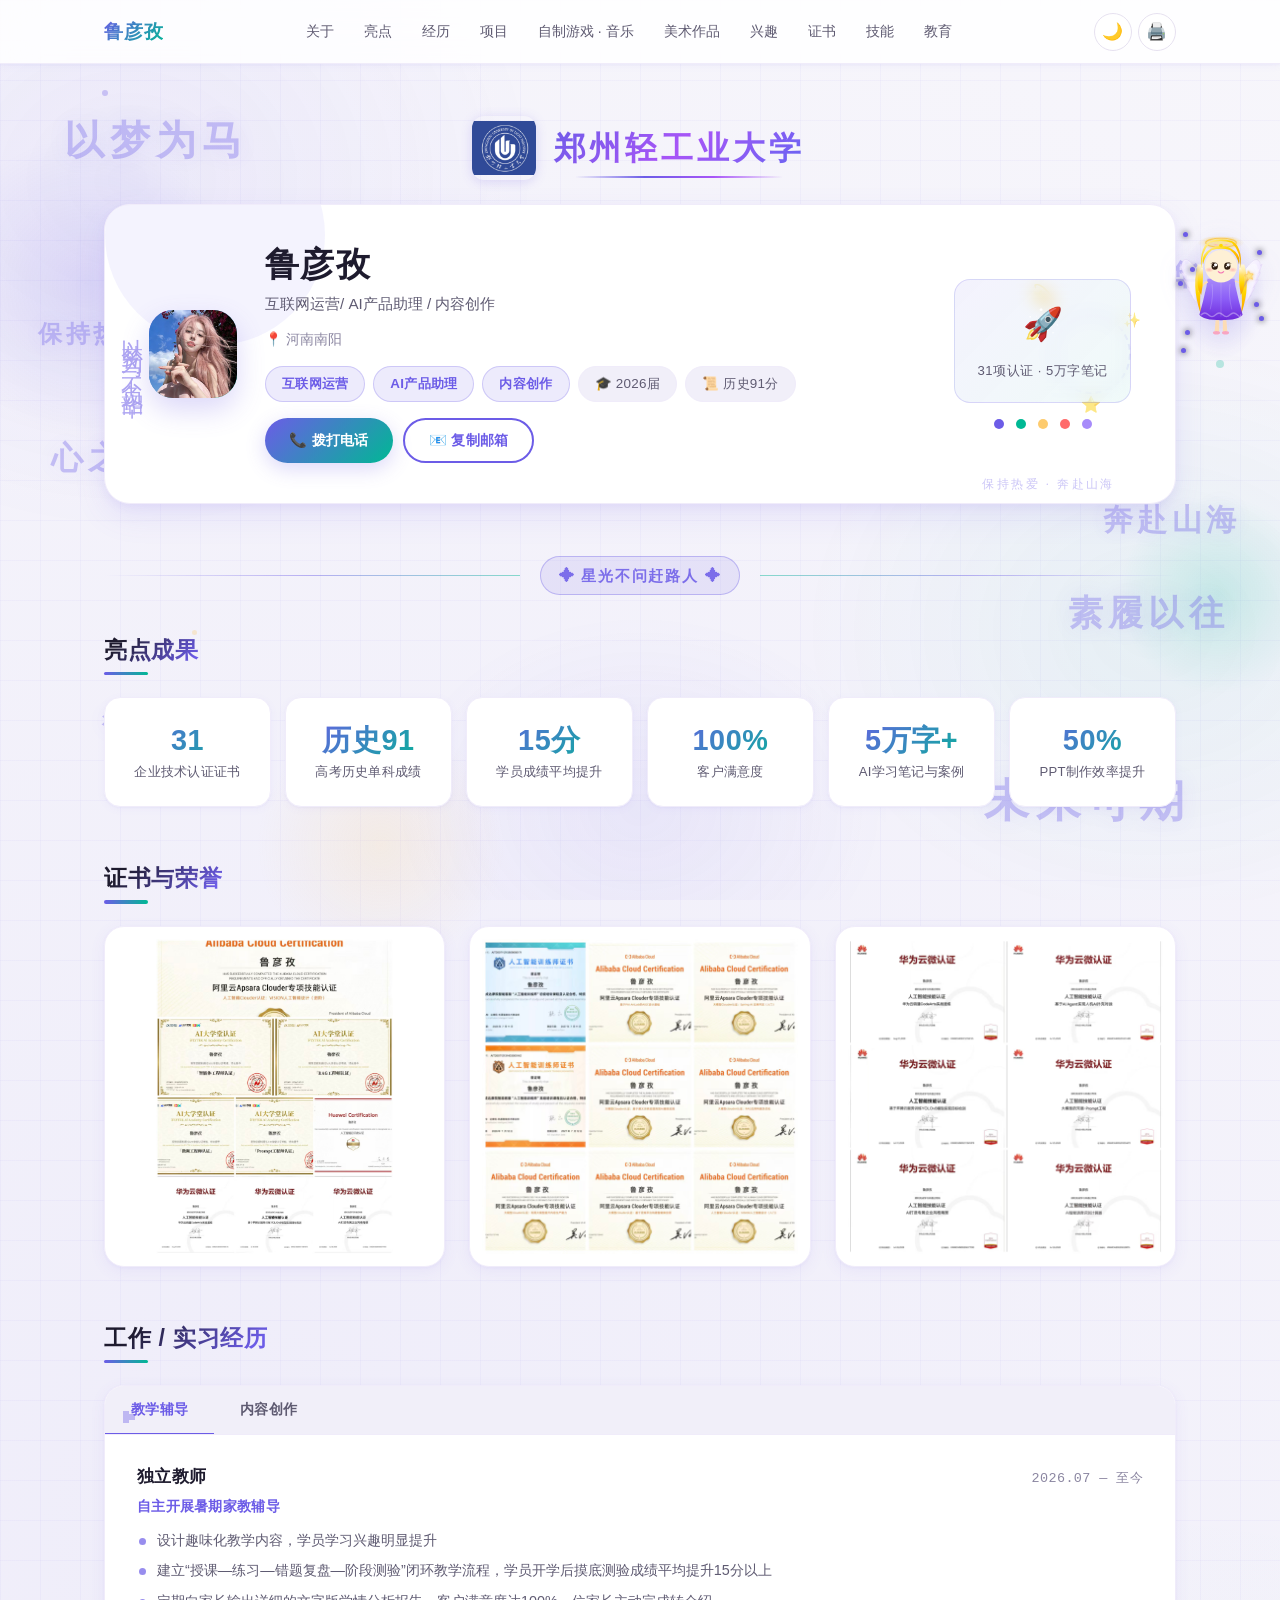
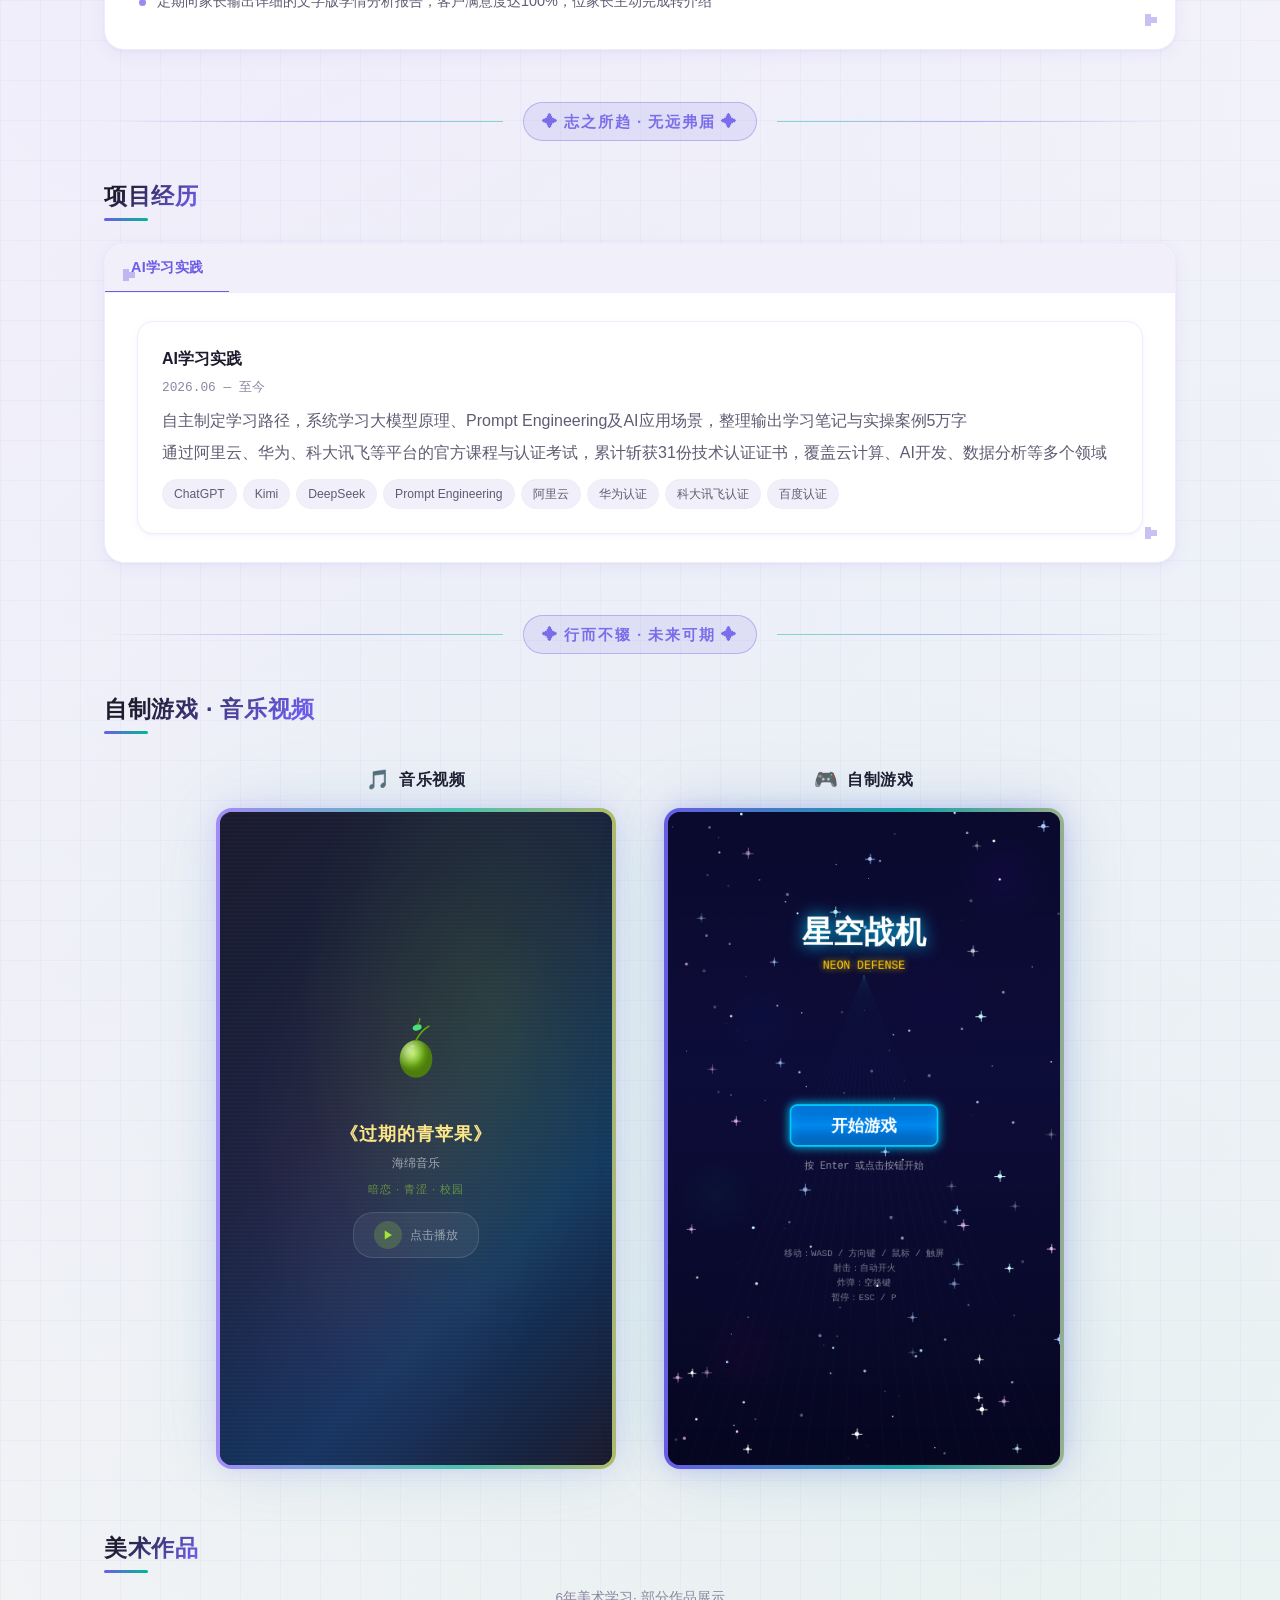
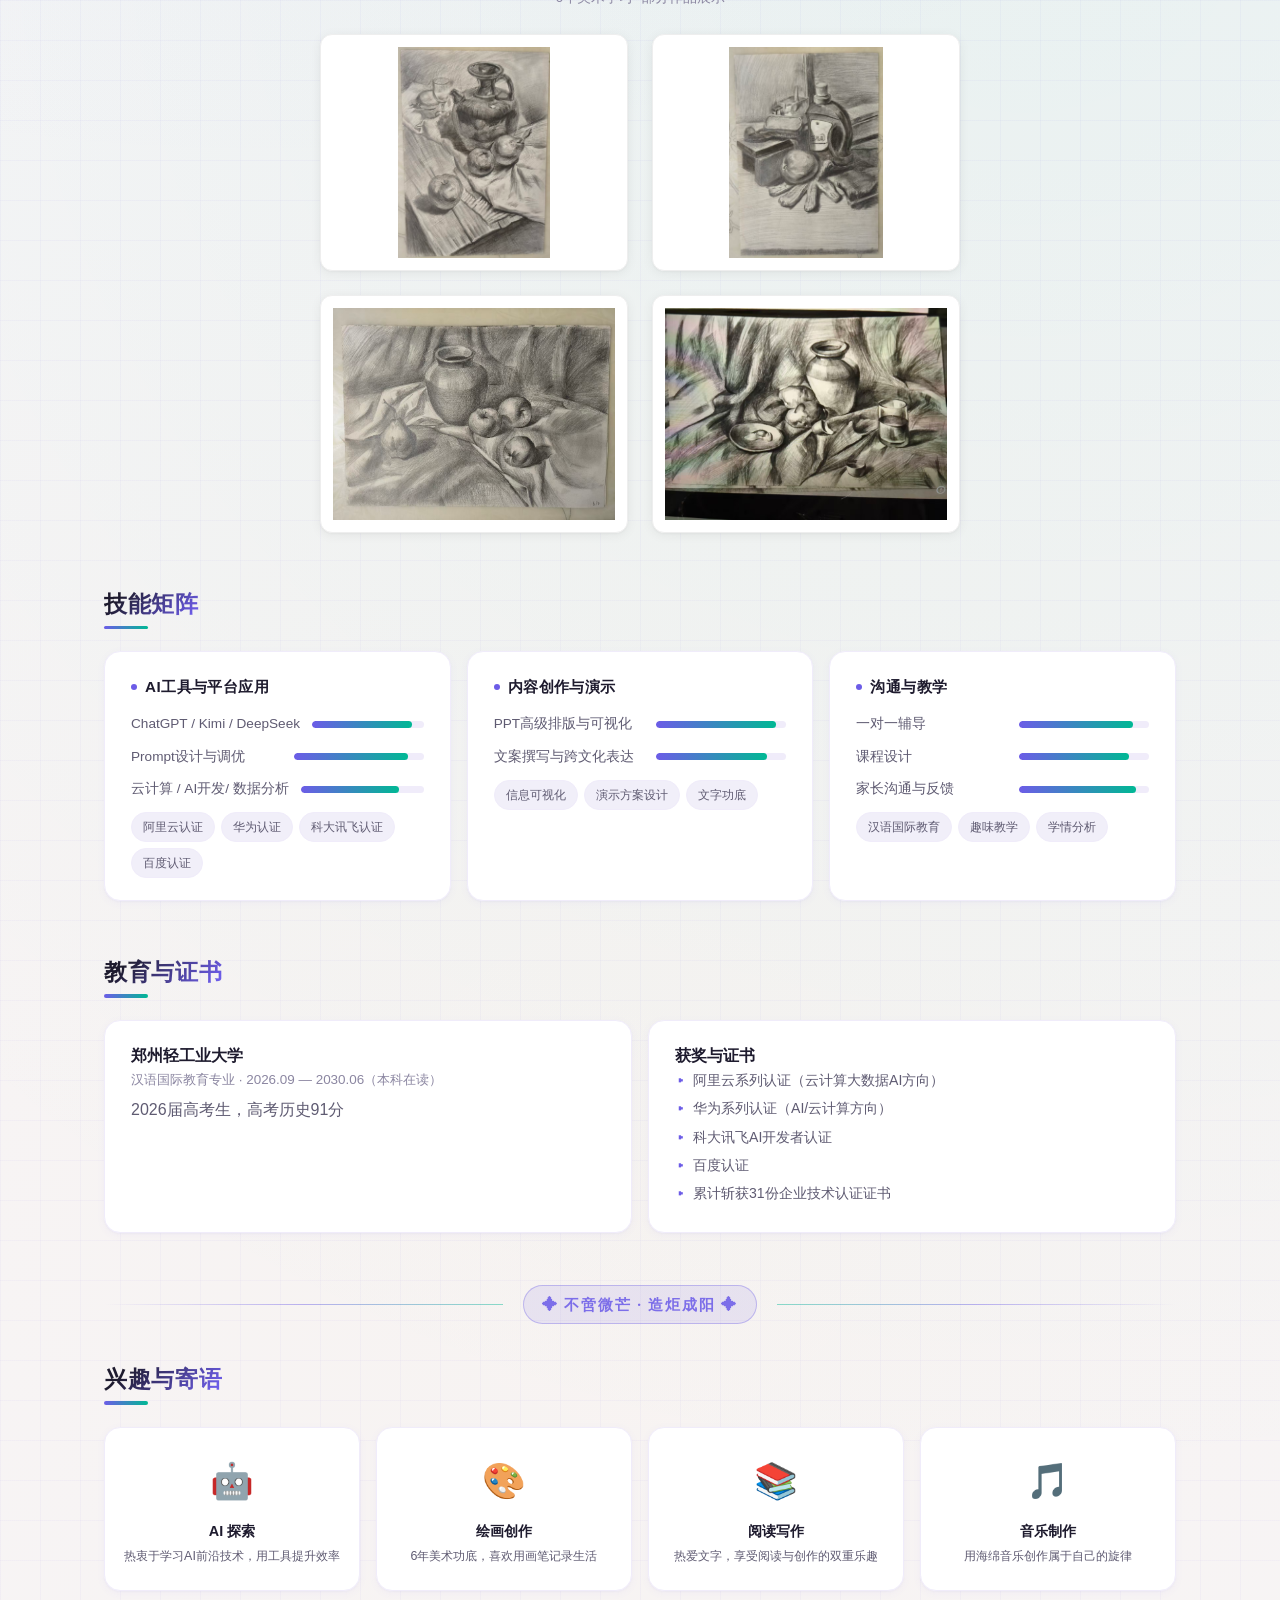
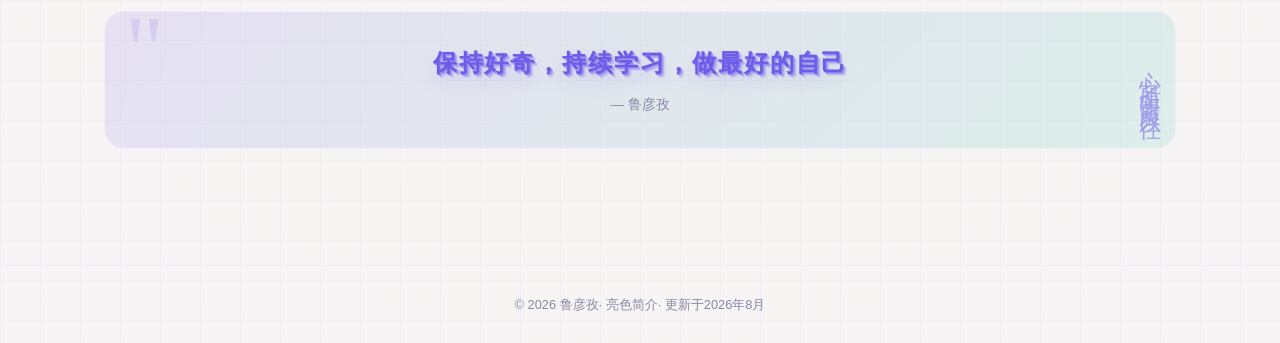
==== commit ae246dce: "Add files via upload" ====
--- a/新建文件夹/index.html
+++ b/新建文件夹/index.html
@@ -1,4 +1,4 @@
-﻿﻿﻿﻿﻿﻿﻿﻿﻿﻿﻿﻿﻿﻿﻿﻿﻿﻿﻿﻿﻿﻿﻿﻿﻿﻿﻿﻿﻿﻿﻿﻿﻿﻿﻿﻿﻿﻿﻿﻿﻿﻿﻿﻿﻿﻿﻿﻿﻿﻿﻿﻿﻿﻿﻿﻿﻿﻿﻿﻿﻿﻿﻿﻿﻿﻿﻿﻿﻿﻿﻿﻿﻿﻿﻿﻿﻿﻿﻿﻿﻿﻿﻿﻿﻿﻿﻿﻿﻿﻿﻿﻿﻿﻿﻿﻿<!DOCTYPE html>
+<!DOCTYPE html>
 <html lang="zh-CN">
 <head>
     <meta charset="UTF-8">
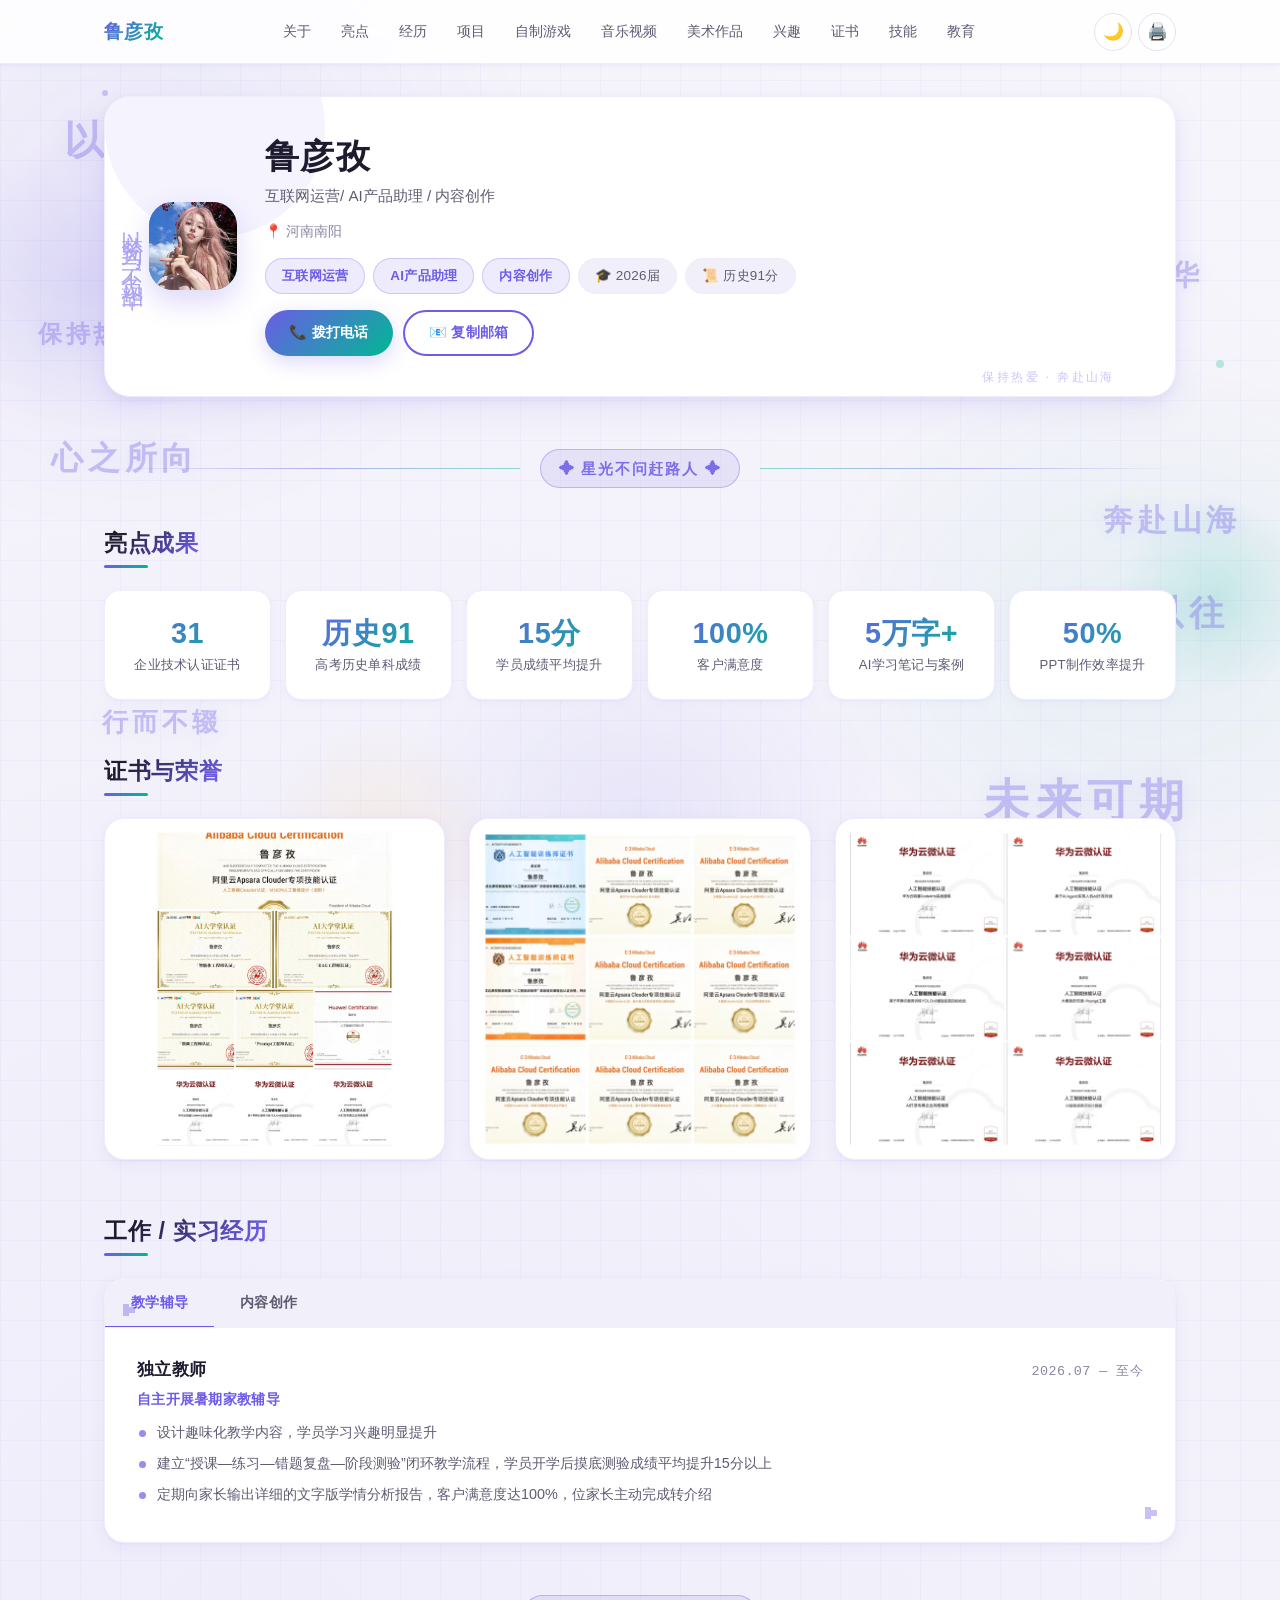
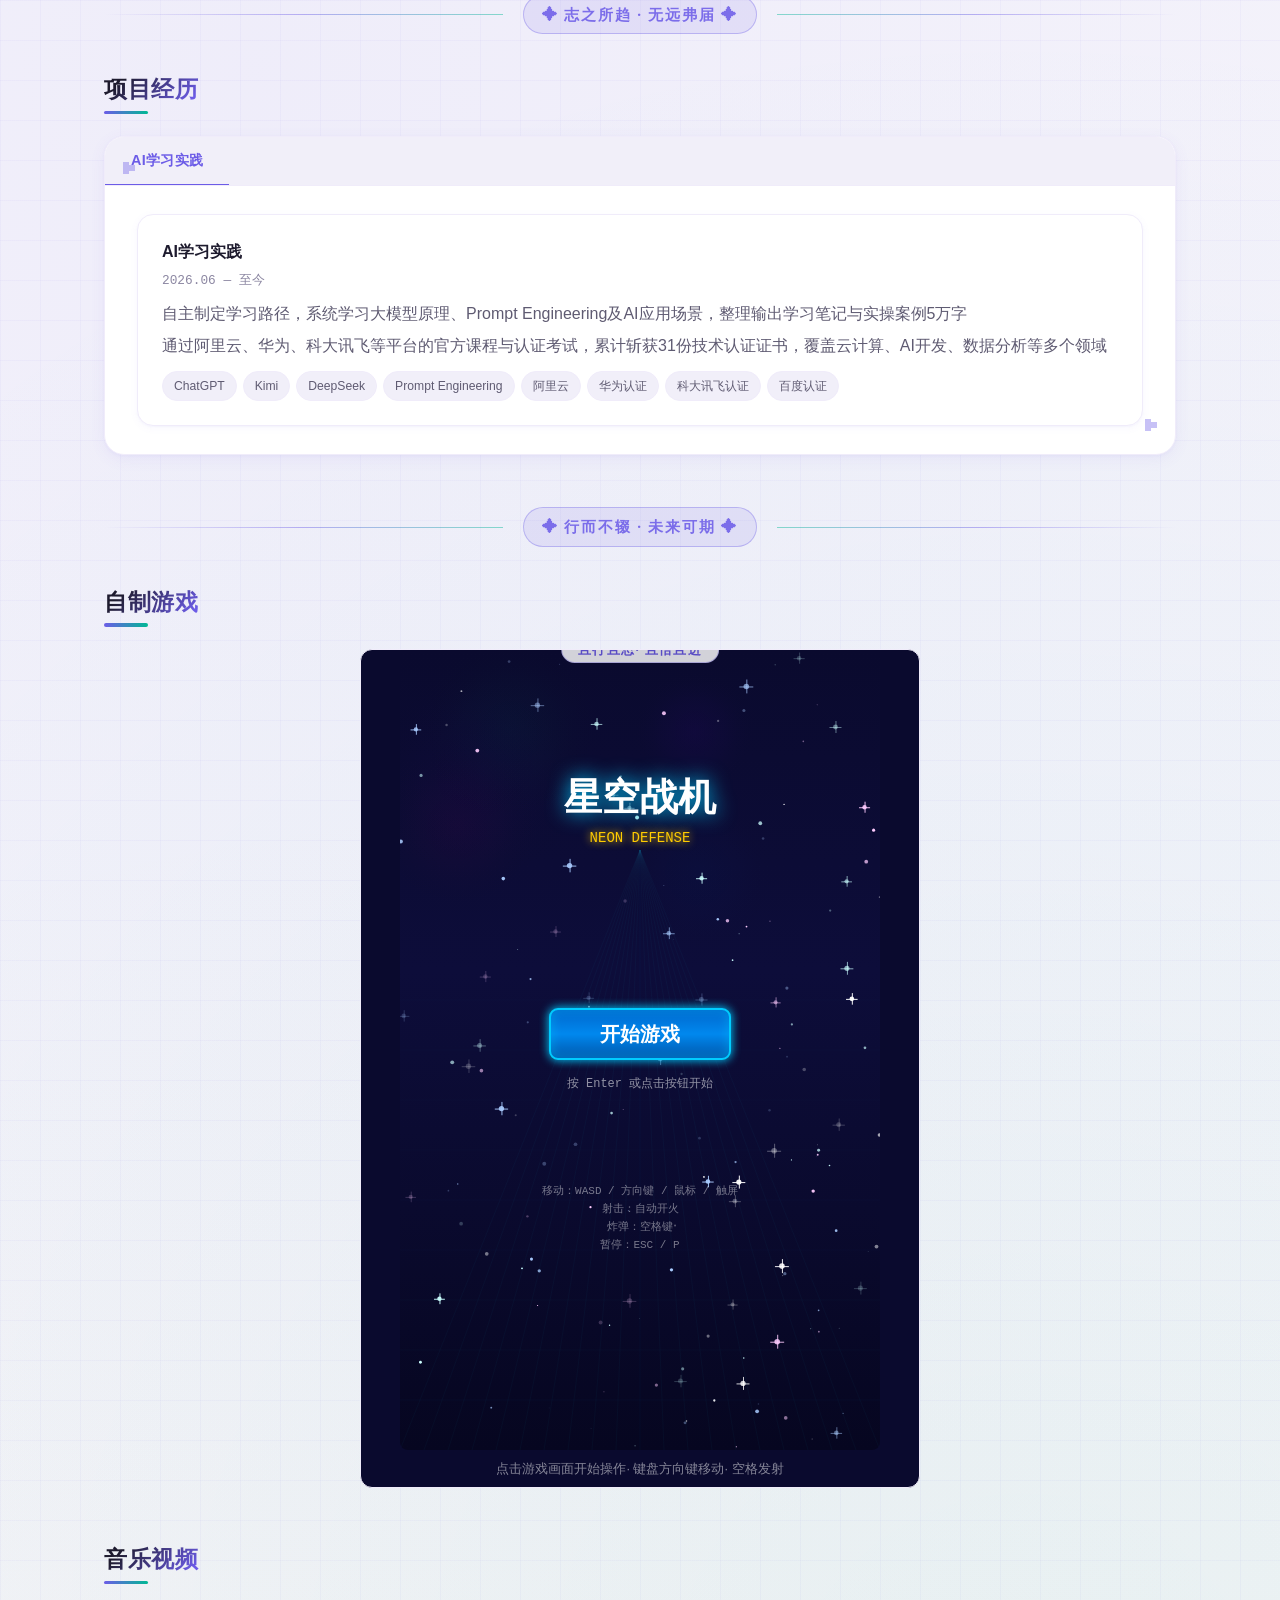
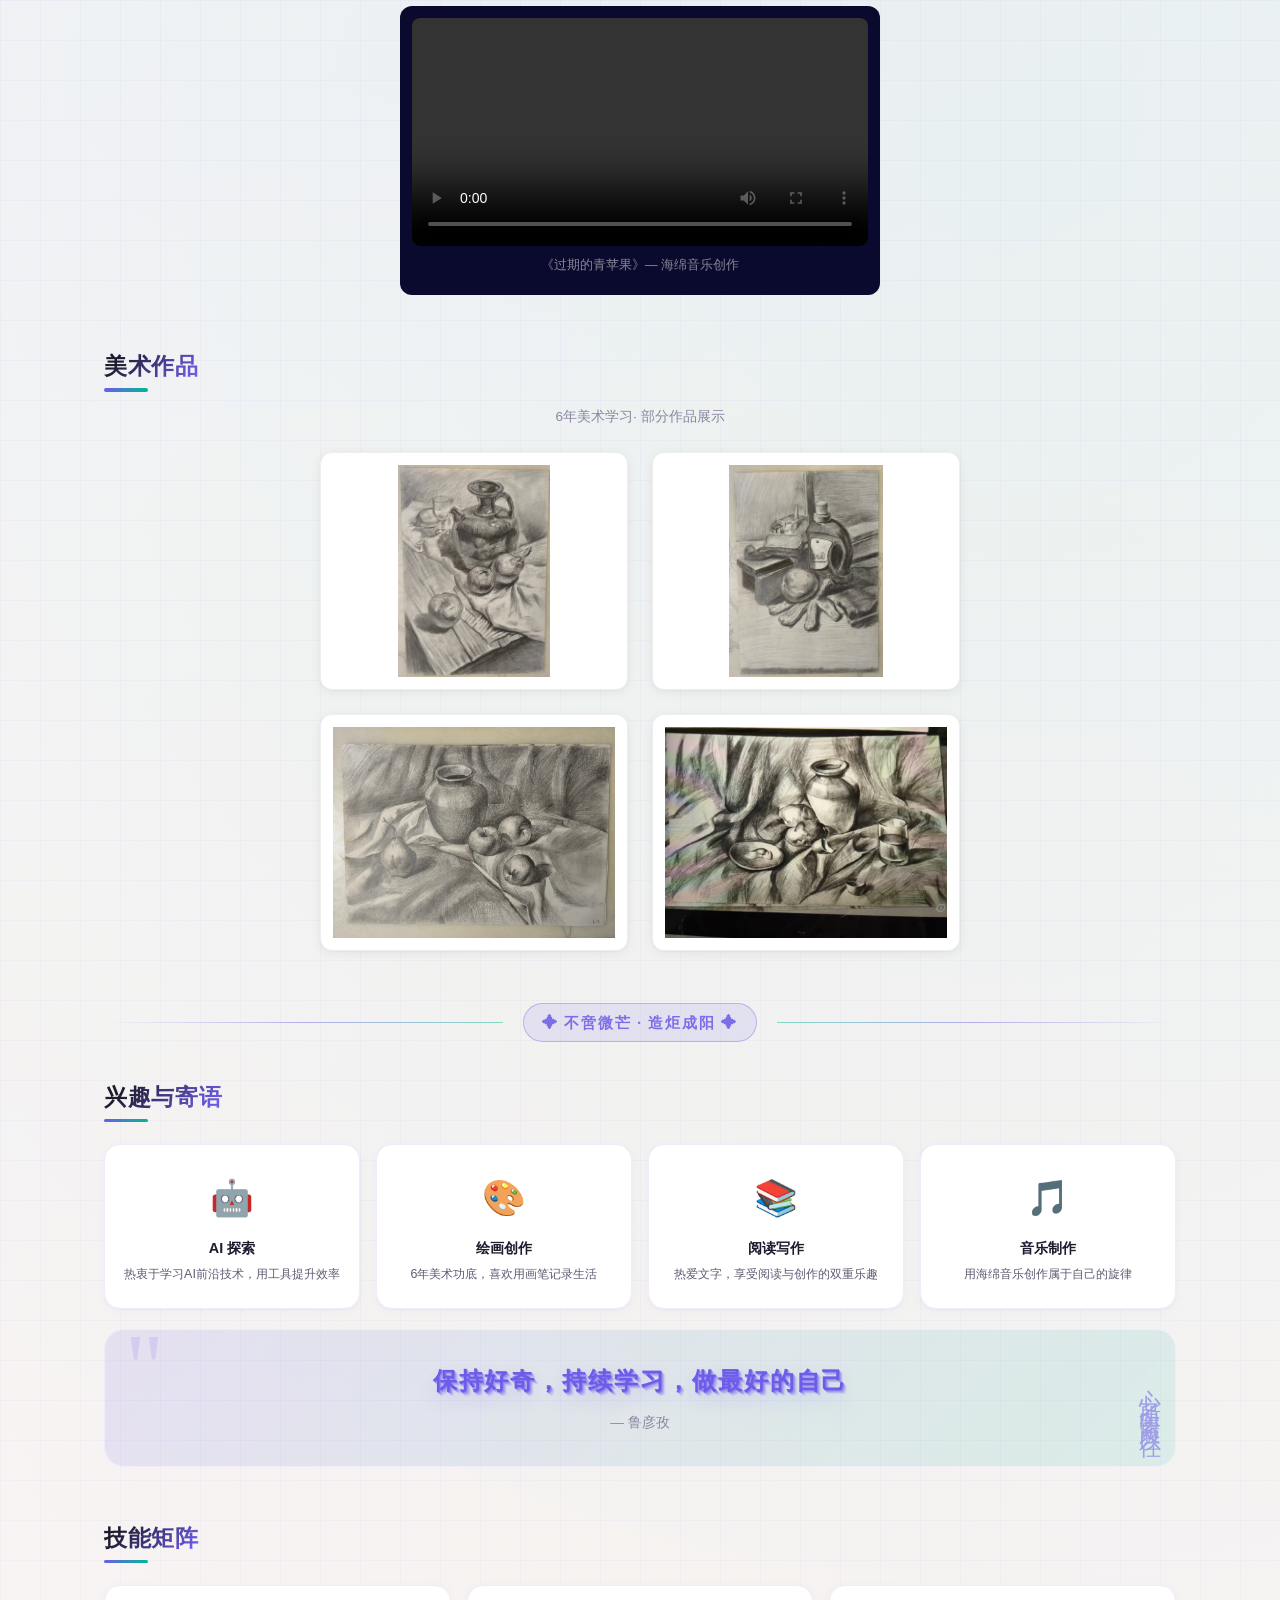
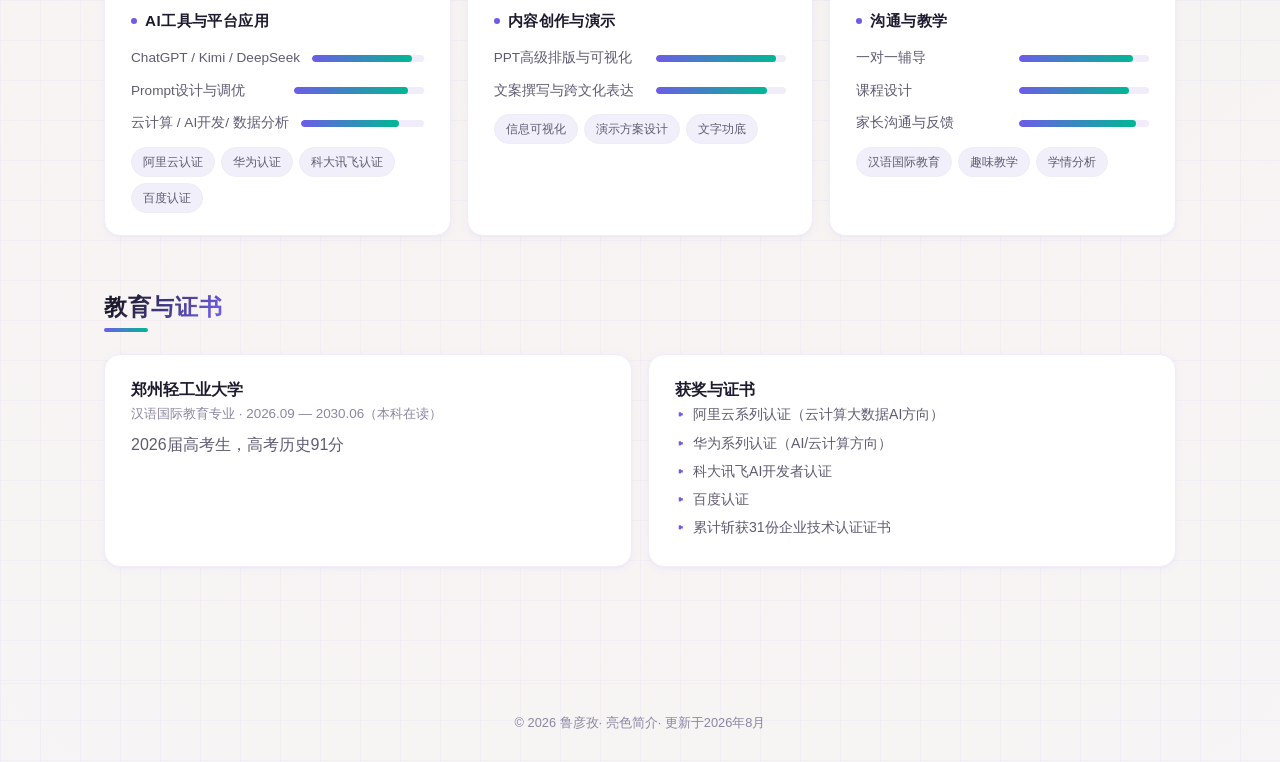
==== commit 20dfa843: "Add files via upload" ====
--- a/新建文件夹/index.html
+++ b/新建文件夹/index.html
@@ -2,14 +2,8 @@
 <html lang="zh-CN">
 <head>
     <meta charset="UTF-8">
-    <meta name="viewport" content="width=device-width, initial-scale=1.0, maximum-scale=5.0">
-    <meta name="description" content="鲁彦孜 - 互联网运营/AI产品助理/内容创作，个人作品集与博客">
-    <meta name="theme-color" content="#6c5ce7">
-    <meta name="format-detection" content="telephone=yes">
-    <meta http-equiv="X-UA-Compatible" content="IE=edge">
-    <link rel="preconnect" href="https://fonts.googleapis.com">
-    <link rel="dns-prefetch" href="https://fonts.googleapis.com">
-    <title>鲁彦孜 - 个人简介</title>
+    <meta name="viewport" content="width=device-width, initial-scale=1.0">
+    <title>鲁彦孜- 个人简介</title>
     <style>
         :root {
             --bg: #f7f6fb;
@@ -657,51 +651,6 @@
         }
         .section-title:hover::after { width: 100%; }
 
-        /* 大学名称横幅 */
-        .university-banner {
-            text-align: center;
-            padding: 20px 0 8px;
-            margin-bottom: 16px;
-            display: flex;
-            flex-direction: row;
-            align-items: center;
-            justify-content: center;
-            gap: 14px;
-        }
-        .university-logo {
-            width: 64px;
-            height: 64px;
-            object-fit: contain;
-            border-radius: 12px;
-            box-shadow: 0 2px 12px rgba(108, 92, 231, 0.2);
-        }
-        .university-name {
-            font-size: 2rem;
-            font-weight: 700;
-            letter-spacing: 0.12em;
-            background: linear-gradient(135deg, #6c5ce7, #a855f7, #6366f1);
-            -webkit-background-clip: text;
-            -webkit-text-fill-color: transparent;
-            background-clip: text;
-            text-shadow: none;
-            position: relative;
-            display: inline-block;
-            padding: 0 4px;
-        }
-        .university-name::after {
-            content: '';
-            position: absolute;
-            bottom: -4px;
-            left: 10%;
-            width: 80%;
-            height: 2px;
-            background: linear-gradient(90deg, transparent, #6c5ce7, #a855f7, transparent);
-            border-radius: 1px;
-        }
-        @media (max-width: 768px) {
-            .university-name { font-size: 1.5rem; }
-        }
-
         .hero {
             display: flex;
             flex-wrap: wrap;
@@ -724,70 +673,6 @@
             border-radius: 50%;
             background: var(--accent-glow);
             pointer-events: none;
-        }
-        /* Hero 右侧装饰元素 */
-        .hero-decor {
-            position: relative; z-index: 1;
-            display: flex; flex-direction: column; align-items: center; gap: 16px;
-            flex-shrink: 0;
-        }
-        .hero-decor-card {
-            background: linear-gradient(135deg, rgba(108,92,231,0.08), rgba(0,184,148,0.06));
-            border: 1px solid rgba(108,92,231,0.2);
-            border-radius: 16px;
-            padding: 18px 22px;
-            text-align: center;
-            backdrop-filter: blur(8px);
-            animation: decorFloat 4s ease-in-out infinite;
-        }
-        .hero-decor-card .decor-emoji { font-size: 2rem; display: block; margin-bottom: 6px; }
-        .hero-decor-card .decor-text { font-size: 0.82rem; color: var(--text-secondary); font-weight: 500; letter-spacing: 0.04em; }
-        .hero-decor-dots {
-            display: flex; gap: 12px; flex-wrap: wrap; justify-content: center;
-        }
-        .hero-decor-dot {
-            width: 10px; height: 10px; border-radius: 50%;
-            animation: dotPulse 2.5s ease-in-out infinite;
-        }
-        .hero-decor-dot:nth-child(1) { background: #6c5ce7; animation-delay: 0s; }
-        .hero-decor-dot:nth-child(2) { background: #00b894; animation-delay: 0.3s; }
-        .hero-decor-dot:nth-child(3) { background: #fdcb6e; animation-delay: 0.6s; }
-        .hero-decor-dot:nth-child(4) { background: #ff6b6b; animation-delay: 0.9s; }
-        .hero-decor-dot:nth-child(5) { background: #a78bfa; animation-delay: 1.2s; }
-        .hero-decor-star {
-            position: absolute; pointer-events: none;
-            font-size: 1.2rem; opacity: 0.6;
-            animation: starTwinkle 3s ease-in-out infinite;
-        }
-        .hero-decor-star:nth-child(1) { top: -10px; right: 20px; animation-delay: 0s; }
-        .hero-decor-star:nth-child(2) { top: 30px; right: -10px; animation-delay: 0.8s; font-size: 0.9rem; }
-        .hero-decor-star:nth-child(3) { bottom: 10px; right: 30px; animation-delay: 1.6s; font-size: 1rem; }
-        .hero-decor-ring {
-            position: absolute; pointer-events: none;
-            top: 50%; right: 0; transform: translateY(-50%);
-            width: 80px; height: 80px;
-            border: 2px dashed rgba(108,92,231,0.25);
-            border-radius: 50%;
-            animation: ringSpin 12s linear infinite;
-        }
-        @keyframes decorFloat {
-            0%,100% { transform: translateY(0); }
-            50% { transform: translateY(-8px); }
-        }
-        @keyframes dotPulse {
-            0%,100% { transform: scale(1); opacity: 0.6; }
-            50% { transform: scale(1.8); opacity: 1; }
-        }
-        @keyframes starTwinkle {
-            0%,100% { opacity: 0.3; transform: scale(0.8) rotate(0deg); }
-            50% { opacity: 0.8; transform: scale(1.2) rotate(15deg); }
-        }
-        @keyframes ringSpin {
-            0% { transform: translateY(-50%) rotate(0deg); }
-            100% { transform: translateY(-50%) rotate(360deg); }
-        }
-        @media (max-width: 768px) {
-            .hero-decor { display: none; }
         }
         .hero-avatar {
             width: 88px; height: 88px;
@@ -1122,74 +1007,15 @@
 
         .footer { text-align: center; padding: 28px 24px; color: var(--text-tertiary); font-size: 0.8rem; border-top: 1px solid var(--border-light); margin-top: 16px; }
 
-        /* 自制游戏 · 音乐视频 并排 */
-        .game-music-row { display: flex; gap: 48px; justify-content: center; align-items: stretch; flex-wrap: wrap; padding: 8px 0; }
-        .game-music-col { display: flex; flex-direction: column; align-items: center; flex: 1 1 0; min-width: 280px; max-width: 400px; }
-        .game-music-col-title { 
-            font-size: 1rem; font-weight: 700; color: var(--text); 
-            margin-bottom: 12px; text-align: center; letter-spacing: 0.05em;
-            display: flex; align-items: center; gap: 8px;
-        }
-        .game-music-col-title .col-icon { font-size: 1.2rem; }
-        /* 流动边框外层 */
-        .glow-border { 
-            border-radius: 16px; padding: 4px; width: 100%; flex: 1 1 auto; 
-            background: linear-gradient(90deg, #6c5ce7, #00b894, #fdcb6e, #ff6b6b, #a78bfa, #6c5ce7);
-            background-size: 300% 100%;
-            animation: flowingBorder 3s linear infinite;
-        }
-        .glow-border.music-glow {
-            background: linear-gradient(90deg, #a78bfa, #34d399, #fbbf24, #f472b6, #818cf8, #a78bfa);
-            background-size: 300% 100%;
-        }
-        @keyframes flowingBorder {
-            0% { background-position: 0% 50%; }
-            100% { background-position: 300% 50%; }
-        }
-        .game-wrapper { 
-            position: relative; display: flex; flex-direction: column; justify-content: center; align-items: center; 
-            background: #0a0a2e; border-radius: 12px; overflow: hidden; width: 100%; height: 100%;
-            box-shadow: 0 0 20px rgba(108,92,231,0.35), 0 0 50px rgba(108,92,231,0.18), 0 0 80px rgba(0,184,148,0.12), inset 0 0 30px rgba(108,92,231,0.06);
-        }
-        #gameContainer { position: relative; line-height: 0; width: 100%; z-index: 1; }
-        #gameCanvas { display: block; border-radius: 8px; width: 100% !important; height: auto !important; max-width: 100%; }
+        /* 自制游戏 */
+        .game-wrapper { position: relative; display: flex; flex-direction: column; justify-content: center; align-items: center; background: #0a0a2e; border-radius: 12px; overflow: hidden; max-width: 560px; margin: 0 auto; }
+        #gameContainer { position: relative; line-height: 0; }
+        #gameCanvas { display: block; border-radius: 8px; max-width: 100%; }
         #bombBtn { position: absolute; bottom: 20px; right: 20px; width: 64px; height: 64px; border-radius: 50%; border: 2px solid rgba(255,80,80,0.6); background: rgba(255,0,0,0.25); color: #fff; font-size: 0.75rem; font-weight: 700; cursor: pointer; letter-spacing: 1px; display: none; }
-        .game-overlay-hint { text-align: center; color: rgba(255,255,255,0.5); font-size: 0.75rem; padding: 8px 6px; }
+        .game-overlay-hint { text-align: center; color: rgba(255,255,255,0.5); font-size: 0.8rem; padding: 8px 0; }
         .game-frame { width: 100%; max-width: 720px; display: block; border-radius: 8px; }
-        .music-wrapper { 
-            display: flex; flex-direction: column; align-items: center; background: #0a0a2e; border-radius: 12px; 
-            overflow: hidden; width: 100%; height: 100%; 
-            box-shadow: 0 0 20px rgba(167,139,250,0.35), 0 0 50px rgba(167,139,250,0.18), 0 0 80px rgba(52,211,153,0.12), inset 0 0 30px rgba(167,139,250,0.06);
-        }
-        .music-cover { width: 100%; cursor: pointer; flex: 1 1 auto; display: flex; }
-        .music-cover-bg {
-            position: relative; width: 100%; flex: 1 1 auto;
-            display: flex; flex-direction: column; align-items: center; justify-content: center;
-            background: linear-gradient(135deg, #1a1a2e 0%, #16213e 40%, #0f3460 70%, #1a1a2e 100%);
-            overflow: hidden; min-height: 480px;
-        }
-        .music-cover-bg::before {
-            content: ''; position: absolute; inset: 0;
-            background: radial-gradient(ellipse at 70% 30%, rgba(163,230,53,0.12) 0%, transparent 50%),
-                        radial-gradient(ellipse at 30% 70%, rgba(236,72,153,0.08) 0%, transparent 50%),
-                        radial-gradient(ellipse at 50% 50%, rgba(253,224,71,0.06) 0%, transparent 60%);
-        }
-        .music-cover-bg::after {
-            content: ''; position: absolute; inset: 0;
-            background: repeating-linear-gradient(0deg, transparent, transparent 2px, rgba(255,255,255,0.015) 2px, rgba(255,255,255,0.015) 4px);
-        }
-        .music-cover-apple { position: relative; z-index: 1; margin-bottom: 10px; animation: coverFloat 3s ease-in-out infinite; }
-        @keyframes coverFloat { 0%,100% { transform: translateY(0); } 50% { transform: translateY(-6px); } }
-        .music-cover-info { position: relative; z-index: 1; text-align: center; margin-bottom: 14px; }
-        .music-cover-title { color: #FDE68A; font-size: 1.15rem; font-weight: 700; letter-spacing: 0.06em; }
-        .music-cover-artist { color: rgba(255,255,255,0.55); font-size: 0.78rem; margin-top: 4px; }
-        .music-cover-tag { color: rgba(163,230,53,0.5); font-size: 0.7rem; margin-top: 6px; letter-spacing: 0.08em; }
-        .music-cover-play { position: relative; z-index: 1; display: flex; align-items: center; gap: 8px; padding: 8px 20px; border-radius: 20px; background: rgba(255,255,255,0.06); border: 1px solid rgba(255,255,255,0.12); transition: all 0.25s; }
-        .music-cover:hover .music-cover-play { background: rgba(255,255,255,0.1); border-color: rgba(163,230,53,0.4); }
-        .music-cover-play-icon { width: 28px; height: 28px; border-radius: 50%; background: rgba(163,230,53,0.2); color: #A3E635; display: flex; align-items: center; justify-content: center; font-size: 11px; transition: all 0.25s; }
-        .music-cover:hover .music-cover-play-icon { background: rgba(163,230,53,0.35); transform: scale(1.1); }
-        .music-cover-play span { color: rgba(255,255,255,0.5); font-size: 0.78rem; }
-        .music-video { width: 100%; flex: 1 1 auto; display: block; object-fit: contain; }
+        .music-wrapper { position: relative; display: flex; flex-direction: column; justify-content: center; align-items: center; background: #0a0a2e; border-radius: 12px; overflow: hidden; max-width: 480px; margin: 0 auto; padding: 12px; }
+        .music-wrapper video.game-frame { max-width: 480px; height: auto; aspect-ratio: 9/16; object-fit: contain; background: #000; }
 
         /* 美术作品 */
         .section-subtitle { text-align: center; color: var(--text-tertiary); font-size: 0.85rem; margin-bottom: 24px; margin-top: -8px; }
@@ -1209,108 +1035,6 @@
         }
         .art-card img { 
             width: 100%; aspect-ratio: 4/3; object-fit: contain; display: block;
-        }
-
-        /* ========== 侧边跟随小天使 (SVG) ========== */
-        .side-girl {
-            position: fixed;
-            right: 14px;
-            top: 50%;
-            z-index: 100;
-            pointer-events: none;
-            transition: top 0.6s cubic-bezier(0.25, 0.46, 0.45, 0.94);
-            animation: girlFloat 5s ease-in-out infinite;
-            width: 90px;
-            height: 140px;
-        }
-        @keyframes girlFloat {
-            0%, 100% { transform: translateY(0); }
-            50% { transform: translateY(-14px); }
-        }
-        /* 光环 */
-        .girl-aura {
-            position: absolute;
-            top: 50%; left: 50%;
-            transform: translate(-50%, -50%);
-            width: 90px; height: 130px;
-            border-radius: 50%;
-            background: radial-gradient(ellipse, var(--girl-color, rgba(108,92,231,0.18)) 0%, transparent 70%);
-            transition: background 0.6s;
-            animation: auraPulse 3s ease-in-out infinite;
-        }
-        @keyframes auraPulse {
-            0%, 100% { opacity: 0.5; transform: translate(-50%, -50%) scale(1); }
-            50% { opacity: 0.9; transform: translate(-50%, -50%) scale(1.2); }
-        }
-        /* SVG 容器 */
-        .girl-svg {
-            position: relative;
-            z-index: 2;
-            width: 90px;
-            height: 140px;
-            filter: drop-shadow(0 4px 12px rgba(108,92,231,0.15));
-            transition: filter 0.6s;
-        }
-        /* 头发渐变 */
-        .girl-hair-grad {
-            stop-color: #F9D56E;
-        }
-        .girl-hair-grad-end {
-            stop-color: #D4993A;
-        }
-        /* 翅膀闪烁 */
-        .girl-wing {
-            animation: wingShimmer 3s ease-in-out infinite;
-        }
-        .girl-wing.right-wing {
-            animation-delay: 1.5s;
-        }
-        @keyframes wingShimmer {
-            0%, 100% { opacity: 0.75; }
-            50% { opacity: 1; }
-        }
-        /* 魔法棒星星闪烁 */
-        .girl-star {
-            animation: starTwinkle 1.5s ease-in-out infinite;
-            transform-origin: center;
-        }
-        @keyframes starTwinkle {
-            0%, 100% { opacity: 0.7; transform: scale(1); }
-            50% { opacity: 1; transform: scale(1.3); }
-        }
-        /* —— 滚动换姿势（由JS控制SVG transform） —— */
-        .girl-arm-right, .girl-arm-left { transition: transform 0.6s cubic-bezier(0.34, 1.56, 0.64, 1); }
-        .girl-head { transition: transform 0.6s ease; }
-        /* 粒子装饰 */
-        .girl-particles {
-            position: absolute;
-            top: 0; left: 0;
-            width: 100%; height: 100%;
-            pointer-events: none;
-            z-index: 3;
-        }
-        .girl-particle {
-            position: absolute;
-            width: 5px; height: 5px;
-            border-radius: 50%;
-            animation: particleFloat 2.5s ease-in-out infinite;
-            transition: background 0.6s;
-            box-shadow: 0 0 6px currentColor;
-        }
-        .girl-particle:nth-child(1) { top: 5%; left: 8%; animation-delay: 0s; }
-        .girl-particle:nth-child(2) { top: 18%; right: 5%; animation-delay: 0.5s; }
-        .girl-particle:nth-child(3) { top: 40%; left: 2%; animation-delay: 1s; }
-        .girl-particle:nth-child(4) { top: 55%; right: 8%; animation-delay: 1.5s; }
-        .girl-particle:nth-child(5) { top: 75%; left: 10%; animation-delay: 2s; }
-        .girl-particle:nth-child(6) { top: 30%; left: 15%; animation-delay: 0.7s; }
-        .girl-particle:nth-child(7) { top: 65%; right: 2%; animation-delay: 1.8s; }
-        .girl-particle:nth-child(8) { top: 88%; left: 5%; animation-delay: 2.3s; }
-        @keyframes particleFloat {
-            0%, 100% { opacity: 0; transform: translateY(0) scale(0.5); }
-            50% { opacity: 0.9; transform: translateY(-12px) scale(1.2); }
-        }
-        @media (max-width: 768px) {
-            .side-girl { display: none; }
         }
 
         .back-to-top {
@@ -1351,55 +1075,6 @@
             .highlights { grid-template-columns: repeat(2, 1fr); gap: 10px; }
             .tab-btn { padding: 10px 16px; font-size: 0.8rem; }
             .tab-panel { padding: 18px 16px; }
-            /* 游戏/音乐堆叠 */
-            .game-music-row { flex-direction: column; }
-            .game-music-row .glow-border { max-width: 100%; }
-            /* 触控友好 */
-            button, .btn, .tab-btn, .icon-btn, a[role="button"] {
-                min-height: 44px;
-                min-width: 44px;
-                -webkit-tap-highlight-color: transparent;
-            }
-            /* 流式布局 */
-            .main-content { padding: 12px; }
-            .navbar { padding: 10px 16px; }
-            .navbar h1 { font-size: 1rem; }
-            /* 美术作品 */
-            .art-grid { grid-template-columns: repeat(2, 1fr); gap: 12px; }
-            .art-grid img { width: 100%; height: auto; }
-            /* 教育证书 */
-            .edu-grid, .cert-grid { grid-template-columns: 1fr; }
-            /* 项目卡片 */
-            .project-grid { grid-template-columns: 1fr; }
-            /* 技能分类 */
-            .skill-grid { grid-template-columns: repeat(2, 1fr); gap: 12px; }
-            /* 趣味道具 */
-            .interest-grid { grid-template-columns: repeat(2, 1fr); gap: 12px; }
-        }
-
-        @media (max-width: 480px) {
-            .hero { padding: 20px 14px; }
-            .hero-avatar { width: 60px; height: 60px; border-radius: 14px; font-size: 1.4rem; }
-            .hero h2 { font-size: 1.3rem; }
-            .highlights { grid-template-columns: 1fr; gap: 8px; }
-            .highlight-card { padding: 12px; }
-            .tab-btn { padding: 8px 12px; font-size: 0.75rem; }
-            .section-title { font-size: 1.2rem; }
-            .skill-grid { grid-template-columns: 1fr; }
-            .interest-grid { grid-template-columns: 1fr; }
-            .art-grid { grid-template-columns: 1fr; }
-            .back-to-top { bottom: 20px; right: 20px; width: 40px; height: 40px; font-size: 1rem; }
-            .university-banner h2 { font-size: 1.3rem; }
-        }
-
-        /* 尊重用户偏好 */
-        @media (prefers-reduced-motion: reduce) {
-            *, *::before, *::after {
-                animation-duration: 0.01ms !important;
-                animation-iteration-count: 1 !important;
-                transition-duration: 0.01ms !important;
-            }
-            .glow-border::before { animation: none; }
         }
     </style>
 </head>
@@ -1437,7 +1112,8 @@
                 <a href="#highlights">亮点</a>
                 <a href="#experience">经历</a>
                 <a href="#projects">项目</a>
-                <a href="#game">自制游戏 · 音乐</a>
+                <a href="#game">自制游戏</a>
+                <a href="#music">音乐视频</a>
                 <a href="#art">美术作品</a>
                 <a href="#interests">兴趣</a>
                 <a href="#gallery">证书</a>
@@ -1452,39 +1128,17 @@
     </nav>
 
     <main class="main-content" id="mainContent">
-        <div class="university-banner">
-            <img src="i.png" alt="学校标识" class="university-logo" loading="lazy">
-            <span class="university-name">郑州轻工业大学</span>
-        </div>
         <section id="hero">
             <div class="hero card-accent quote-border quote-left" data-quote="以梦为马 不负韶华">
-                <div class="hero-avatar" aria-hidden="true"><img src="c.jpg" alt="鲁彦孜头像" loading="lazy"></div>
+                <div class="hero-avatar" aria-hidden="true"><img src="c.jpg" alt="鲁彦孜头像"></div>
                 <div class="hero-info">
                     <h1>鲁彦孜</h1>
                     <p class="subtitle">互联网运营/ AI产品助理 / 内容创作</p>
                     <p class="location">📍 河南南阳</p>
                     <div class="badge-group" id="heroBadges"></div>
                     <div style="display:flex;gap:10px;flex-wrap:wrap;">
-                        <button class="btn btn-primary" id="callPhoneBtn">📞 拨打电话</button>
+                        <a href="tel:15713776827" class="btn btn-primary">📞 拨打电话</a>
                         <button class="btn btn-outline" id="copyEmailBtn">📧 复制邮箱</button>
-                    </div>
-                </div>
-                <!-- 右侧装饰区域 -->
-                <div class="hero-decor">
-                    <div class="hero-decor-ring"></div>
-                    <span class="hero-decor-star">✨</span>
-                    <span class="hero-decor-star">⭐</span>
-                    <span class="hero-decor-star">💫</span>
-                    <div class="hero-decor-card">
-                        <span class="decor-emoji">🚀</span>
-                        <span class="decor-text">31项认证 · 5万字笔记</span>
-                    </div>
-                    <div class="hero-decor-dots">
-                        <div class="hero-decor-dot"></div>
-                        <div class="hero-decor-dot"></div>
-                        <div class="hero-decor-dot"></div>
-                        <div class="hero-decor-dot"></div>
-                        <div class="hero-decor-dot"></div>
                     </div>
                 </div>
                 <!-- Hero 环形寄语 -->
@@ -1523,64 +1177,21 @@
         <div class="quote-divider"><span class="quote-divider-text">✦ 行而不辍 · 未来可期 ✦</span></div>
 
         <section id="game">
-            <h2 class="section-title">自制游戏 · 音乐视频</h2>
-            <div class="game-music-row">
-                <div class="game-music-col">
-                    <div class="game-music-col-title"><span class="col-icon">🎵</span> 音乐视频</div>
-                    <div class="glow-border music-glow">
-                    <div class="music-wrapper">
-                        <div class="music-cover" id="musicCover">
-                            <div class="music-cover-bg">
-                                <div class="music-cover-apple">
-                                    <svg viewBox="0 0 120 140" width="70" height="82">
-                                        <defs>
-                                            <radialGradient id="appleGrad" cx="40%" cy="35%">
-                                                <stop offset="0%" stop-color="#A3E635"/>
-                                                <stop offset="60%" stop-color="#65A30D"/>
-                                                <stop offset="100%" stop-color="#4D7C0F"/>
-                                            </radialGradient>
-                                            <radialGradient id="appleShine" cx="30%" cy="25%">
-                                                <stop offset="0%" stop-color="rgba(255,255,255,0.5)"/>
-                                                <stop offset="100%" stop-color="rgba(255,255,255,0)"/>
-                                            </radialGradient>
-                                        </defs>
-                                        <ellipse cx="60" cy="70" rx="28" ry="32" fill="url(#appleGrad)"/>
-                                        <ellipse cx="60" cy="70" rx="28" ry="32" fill="url(#appleShine)"/>
-                                        <path d="M60,38 Q70,20 82,14" stroke="#65A30D" stroke-width="3" fill="none" stroke-linecap="round"/>
-                                        <ellipse cx="62" cy="16" rx="8" ry="5" fill="#4ADE80" transform="rotate(-20 62 16)"/>
-                                        <path d="M62,11 Q68,5 66,0" stroke="#65A30D" stroke-width="2" fill="none" stroke-linecap="round"/>
-                                        <ellipse cx="54" cy="48" rx="3" ry="2" fill="rgba(255,255,255,0.25)"/>
-                                    </svg>
-                                </div>
-                                <div class="music-cover-info">
-                                    <div class="music-cover-title">《过期的青苹果》</div>
-                                    <div class="music-cover-artist">海绵音乐</div>
-                                    <div class="music-cover-tag">暗恋 · 青涩 · 校园</div>
-                                </div>
-                                <div class="music-cover-play">
-                                    <div class="music-cover-play-icon">▶</div>
-                                    <span>点击播放</span>
-                                </div>
-                            </div>
-                        </div>
-                        <video class="music-video" id="musicVideo" controls style="display:none;">
-                            <source src="青苹果.mp4" type="video/mp4">
-                            您的浏览器不支持视频播放
-                        </video>
-                    </div>
-                    </div>
+            <h2 class="section-title">自制游戏</h2>
+            <div class="game-wrapper quote-border-enhanced" data-quote="且行且思· 且悟且进">
+                <div id="gameContainer">
+                    <canvas id="gameCanvas"></canvas>
                 </div>
-                <div class="game-music-col">
-                    <div class="game-music-col-title"><span class="col-icon">🎮</span> 自制游戏</div>
-                    <div class="glow-border">
-                    <div class="game-wrapper">
-                        <div id="gameContainer">
-                            <canvas id="gameCanvas"></canvas>
-                        </div>
-                        <button id="bombBtn" ontouchstart="">BOMB</button>
-                    </div>
-                    </div>
-                </div>
+                <button id="bombBtn" ontouchstart="">BOMB</button>
+                <div class="game-overlay-hint">点击游戏画面开始操作· 键盘方向键移动· 空格发射</div>
+            </div>
+        </section>
+
+        <section id="music">
+            <h2 class="section-title">音乐视频</h2>
+            <div class="music-wrapper">
+                <video id="musicVideo" controls playsinline preload="auto" src="qingpingguo.mp4" style="display:block;width:100%;max-width:480px;border-radius:8px;background:#000;"></video>
+                <div class="game-overlay-hint">《过期的青苹果》— 海绵音乐创作</div>
             </div>
         </section>
 
@@ -1593,16 +1204,6 @@
                 <div class="art-card"><img src="g.jpg" alt="美术作品3" loading="lazy" onclick="openLightbox(this.src)"></div>
                 <div class="art-card"><img src="h.jpg" alt="美术作品4" loading="lazy" onclick="openLightbox(this.src)"></div>
             </div>
-        </section>
-
-        <section id="skills">
-            <h2 class="section-title">技能矩阵</h2>
-            <div class="skill-grid" id="skillGrid"></div>
-        </section>
-
-        <section id="education">
-            <h2 class="section-title">教育与证书</h2>
-            <div class="edu-cert-grid" id="eduCertGrid"></div>
         </section>
 
         <!-- 寄语分隔线-->
@@ -1637,176 +1238,21 @@
                 <p class="motto-author">— 鲁彦孜</p>
             </div>
         </section>
+
+        <section id="skills">
+            <h2 class="section-title">技能矩阵</h2>
+            <div class="skill-grid" id="skillGrid"></div>
+        </section>
+
+        <section id="education">
+            <h2 class="section-title">教育与证书</h2>
+            <div class="edu-cert-grid" id="eduCertGrid"></div>
+        </section>
     </main>
 
     <footer class="footer">
         <p>© 2026 鲁彦孜· 亮色简介· 更新于2026年8月</p>
     </footer>
-
-    <!-- 侧边小天使 -->
-    <div class="side-girl" id="sideGirl">
-        <div class="girl-aura"></div>
-        <svg class="girl-svg" viewBox="0 0 100 140" xmlns="http://www.w3.org/2000/svg" id="girlSvg">
-            <defs>
-                <linearGradient id="hairGrad" x1="0" y1="0" x2="0" y2="1">
-                    <stop offset="0%" stop-color="#FFF8DC"/>
-                    <stop offset="25%" stop-color="#FFE066"/>
-                    <stop offset="55%" stop-color="#FFD700"/>
-                    <stop offset="80%" stop-color="#FFB300"/>
-                    <stop offset="100%" stop-color="#E6A800"/>
-                </linearGradient>
-                <linearGradient id="hairGrad2" x1="0" y1="0" x2="1" y2="1">
-                    <stop offset="0%" stop-color="#FFF8DC"/>
-                    <stop offset="40%" stop-color="#FFD700"/>
-                    <stop offset="75%" stop-color="#FFB300"/>
-                    <stop offset="100%" stop-color="#CC9200"/>
-                </linearGradient>
-                <linearGradient id="dressGrad" x1="0" y1="0" x2="0" y2="1">
-                    <stop offset="0%" stop-color="var(--dress-light, #A78BFA)"/>
-                    <stop offset="50%" stop-color="var(--dress-mid, #8B5CF6)"/>
-                    <stop offset="100%" stop-color="var(--dress-dark, #6D28D9)"/>
-                </linearGradient>
-                <linearGradient id="wingGradL" x1="1" y1="0" x2="0" y2="1">
-                    <stop offset="0%" stop-color="#FFFFFF"/>
-                    <stop offset="60%" stop-color="#F0E6FF"/>
-                    <stop offset="100%" stop-color="#E0D0F8"/>
-                </linearGradient>
-                <linearGradient id="wingGradR" x1="0" y1="0" x2="1" y2="1">
-                    <stop offset="0%" stop-color="#FFFFFF"/>
-                    <stop offset="60%" stop-color="#F0E6FF"/>
-                    <stop offset="100%" stop-color="#E0D0F8"/>
-                </linearGradient>
-                <radialGradient id="haloGlow" cx="50%" cy="50%">
-                    <stop offset="0%" stop-color="#FDE68A" stop-opacity="0.8"/>
-                    <stop offset="50%" stop-color="#FCD34D" stop-opacity="0.3"/>
-                    <stop offset="100%" stop-color="#FCD34D" stop-opacity="0"/>
-                </radialGradient>
-                <radialGradient id="blushGrad" cx="50%" cy="50%">
-                    <stop offset="0%" stop-color="#FCA5A5" stop-opacity="0.7"/>
-                    <stop offset="100%" stop-color="#FCA5A5" stop-opacity="0"/>
-                </radialGradient>
-                <filter id="softGlow">
-                    <feGaussianBlur stdDeviation="1.5" result="blur"/>
-                    <feMerge><feMergeNode in="blur"/><feMergeNode in="SourceGraphic"/></feMerge>
-                </filter>
-            </defs>
-            
-            <!-- 光环 -->
-            <ellipse cx="50" cy="12" rx="26" ry="8" fill="url(#haloGlow)"/>
-            <ellipse cx="50" cy="12" rx="17" ry="5" fill="none" stroke="#FBBF24" stroke-width="1.2" opacity="0.7" filter="url(#softGlow)"/>
-            
-            <!-- 天使翅膀 -->
-            <g class="girl-wing" opacity="0.85">
-                <path d="M22,40 Q8,22 6,38 Q2,30 8,46 Q3,40 11,54 Q5,48 14,62 Q9,56 18,72 Q13,65 22,78" 
-                      fill="url(#wingGradL)" stroke="#D8C8F0" stroke-width="0.4"/>
-                <path d="M22,42 Q10,28 9,42 Q5,36 11,50 Q7,44 14,56 Q9,50 16,64 Q12,58 20,74" 
-                      fill="white" opacity="0.5"/>
-            </g>
-            <g class="girl-wing right-wing" opacity="0.85">
-                <path d="M78,40 Q92,22 94,38 Q98,30 92,46 Q97,40 89,54 Q95,48 86,62 Q91,56 82,72 Q87,65 78,78" 
-                      fill="url(#wingGradR)" stroke="#D8C8F0" stroke-width="0.4"/>
-                <path d="M78,42 Q90,28 91,42 Q95,36 89,50 Q93,44 86,56 Q91,50 84,64 Q88,58 80,74" 
-                      fill="white" opacity="0.5"/>
-            </g>
-            
-            <!-- 背后长发 -->
-            <path d="M30,36 Q28,52 27,68 Q26,80 28,92 Q24,82 22,68 Q20,52 24,36 Z" fill="url(#hairGrad)"/>
-            <path d="M70,36 Q72,52 73,68 Q74,80 72,92 Q76,82 78,68 Q80,52 76,36 Z" fill="url(#hairGrad)"/>
-            
-            <!-- 身体/裙子 -->
-            <g id="dressGroup">
-                <path d="M35,52 L34,60 Q30,78 26,92 Q30,98 50,98 Q70,98 74,92 Q70,78 66,60 L65,52 Z" 
-                      fill="url(#dressGrad)" id="dressPath"/>
-                <!-- 裙子褶皱 -->
-                <path d="M40,58 Q42,70 38,86" fill="none" stroke="rgba(255,255,255,0.25)" stroke-width="0.8"/>
-                <path d="M50,56 Q50,72 50,94" fill="none" stroke="rgba(255,255,255,0.2)" stroke-width="0.8"/>
-                <path d="M60,58 Q58,70 62,86" fill="none" stroke="rgba(255,255,255,0.25)" stroke-width="0.8"/>
-                <!-- 裙摆花边 -->
-                <path d="M28,92 Q32,88 36,92 Q40,96 44,92 Q48,88 52,92 Q56,96 60,92 Q64,88 68,92 Q72,96 72,92" 
-                      fill="none" stroke="rgba(255,255,255,0.35)" stroke-width="1.5" stroke-linecap="round"/>
-                <!-- 领口蝴蝶结 -->
-                <circle cx="50" cy="52" r="3" fill="rgba(255,255,255,0.5)"/>
-                <path d="M46,52 Q42,48 40,50 Q42,52 46,52" fill="rgba(255,255,255,0.3)"/>
-                <path d="M54,52 Q58,48 60,50 Q58,52 54,52" fill="rgba(255,255,255,0.3)"/>
-            </g>
-            
-            <!-- 腿 -->
-            <path d="M44,98 L43,110 Q43,112 45,112 L47,112 Q48,112 48,110 L48,98" fill="#FDDCB5"/>
-            <path d="M52,98 L52,110 Q52,112 53,112 L55,112 Q57,112 57,110 L56,98" fill="#FDDCB5"/>
-            <!-- 小鞋子 -->
-            <ellipse cx="45" cy="112" rx="4" ry="2" fill="#F8A5C2"/>
-            <ellipse cx="55" cy="112" rx="4" ry="2" fill="#F8A5C2"/>
-            
-            <!-- 左手臂 -->
-            <g id="girlArmLeft">
-                <path d="M34,54 Q28,60 26,68 Q27,66 30,62 Q32,58 36,56" fill="#FDDCB5"/>
-            </g>
-            
-            <!-- 右手臂 + 魔法棒 -->
-            <g id="girlArmRight">
-                <path d="M66,54 Q72,58 74,62 Q73,60 70,58 Q68,56 65,55" fill="#FDDCB5"/>
-                <g filter="url(#softGlow)">
-                    <line x1="74" y1="62" x2="82" y2="52" stroke="#D4A574" stroke-width="1.5" stroke-linecap="round"/>
-                    <g class="girl-star">
-                        <polygon points="82,46 83.5,49.5 87,50 84.5,52.5 85,56 82,54 79,56 79.5,52.5 77,50 80.5,49.5" 
-                                 fill="#FDE68A" stroke="#F59E0B" stroke-width="0.4"/>
-                    </g>
-                </g>
-            </g>
-            
-            <!-- 头部 -->
-            <g class="girl-head">
-            <circle cx="50" cy="38" r="18" fill="#FEF0D5"/>
-            
-            <!-- 头发 - 蓬松天使发顶 -->
-            <path d="M28,40 Q26,16 38,10 Q50,6 62,10 Q74,16 72,40 Q72,22 62,12 Q50,8 38,12 Q28,22 28,40 Z" 
-                  fill="url(#hairGrad2)"/>
-            <!-- 刘海 - 弧形刘海 -->
-            <path d="M30,36 Q28,28 34,22 Q40,16 50,15 Q60,16 66,22 Q72,28 70,36 Q68,26 60,20 Q50,17 40,20 Q32,26 30,36 Z" 
-                  fill="url(#hairGrad2)"/>
-            <!-- 侧发卷 - 柔美卷发 -->
-            <path d="M28,40 Q24,46 24,56 Q24,64 28,70 Q30,60 30,50 Q30,44 30,40" fill="url(#hairGrad)"/>
-            <path d="M72,40 Q76,46 76,56 Q76,64 72,70 Q70,60 70,50 Q70,44 70,40" fill="url(#hairGrad)"/>
-            <!-- 发饰 - 小蝴蝶结 -->
-            <path d="M47,15 Q44,12 42,14 Q44,15 47,15" fill="#FFB3C1" opacity="0.9"/>
-            <path d="M53,15 Q56,12 58,14 Q56,15 53,15" fill="#FFB3C1" opacity="0.9"/>
-            <circle cx="50" cy="15" r="2" fill="#FFD700"/>
-            
-            <!-- 眼睛 -->
-            <g>
-                <ellipse cx="43" cy="38" rx="3.5" ry="4" fill="#2D1B0E"/>
-                <ellipse cx="57" cy="38" rx="3.5" ry="4" fill="#2D1B0E"/>
-            </g>
-            <!-- 眼睛高光 -->
-            <circle cx="44" cy="36.5" r="1.8" fill="white"/>
-            <circle cx="42" cy="38.5" r="0.8" fill="white"/>
-            <circle cx="58" cy="36.5" r="1.8" fill="white"/>
-            <circle cx="56" cy="38.5" r="0.8" fill="white"/>
-            <!-- 睫毛 -->
-            <path d="M39,35 Q40,33 42,34" fill="none" stroke="#2D1B0E" stroke-width="0.6" stroke-linecap="round"/>
-            <path d="M61,35 Q60,33 58,34" fill="none" stroke="#2D1B0E" stroke-width="0.6" stroke-linecap="round"/>
-            
-            <!-- 腮红 -->
-            <ellipse cx="37" cy="42" rx="5" ry="3" fill="url(#blushGrad)"/>
-            <ellipse cx="63" cy="42" rx="5" ry="3" fill="url(#blushGrad)"/>
-            
-            <!-- 嘴巴（甜美微笑） -->
-            <path d="M47,44 Q50,47 53,44" fill="none" stroke="#F472B6" stroke-width="1.2" stroke-linecap="round"/>
-            <!-- 小舌头 -->
-            <path d="M49,44.5 Q50,46 51,44.5" fill="#FCA5A5" opacity="0.5"/>
-            </g>
-        </svg>
-        <div class="girl-particles" id="girlParticles">
-            <div class="girl-particle"></div>
-            <div class="girl-particle"></div>
-            <div class="girl-particle"></div>
-            <div class="girl-particle"></div>
-            <div class="girl-particle"></div>
-            <div class="girl-particle"></div>
-            <div class="girl-particle"></div>
-            <div class="girl-particle"></div>
-        </div>
-    </div>
 
     <button class="back-to-top" id="backToTop" aria-label="返回页面顶部">↑</button>
 
@@ -1923,14 +1369,6 @@
                 });
             });
 
-            // 拨打电话 - 弹出确认框
-            document.getElementById('callPhoneBtn').addEventListener('click', () => {
-                const phone = '15713776827';
-                if (confirm('拨打电话\n\n' + phone + '\n\n点击"确定"开始拨号')) {
-                    window.location.href = 'tel:' + phone;
-                }
-            });
-
             // 返回顶部
             const backToTop = document.getElementById('backToTop');
             window.addEventListener('scroll', () => {
@@ -2054,26 +1492,6 @@
         })();
     </script>
     <script src="js/bundle.js" defer></script>
-    <!-- 音乐封面点击切换 -->
-    <script>
-    (function() {
-        var cover = document.getElementById('musicCover');
-        var video = document.getElementById('musicVideo');
-        if (!cover || !video) return;
-        cover.addEventListener('click', function() {
-            cover.style.display = 'none';
-            video.style.display = 'block';
-            video.play();
-        });
-        video.addEventListener('pause', function() {
-            if (video.currentTime === 0 || video.ended) {
-                cover.style.display = '';
-                video.style.display = 'none';
-            }
-        });
-    })();
-    </script>
-    
     <!-- 主题切换 & 视差 & 滚动动画 -->
     <script>
     (function() {
@@ -2088,82 +1506,15 @@
         });
         if (document.body.classList.contains('dark')) themeBtn.textContent = '☀️';
 
-        // 视差滚动 & 小天使跟随
+        // 视差滚动
         const parallaxEls = document.querySelectorAll('.parallax-bg');
-        const sideGirl = document.getElementById('sideGirl');
-        const girlSvg = document.getElementById('girlSvg');
-        const girlParticles = document.getElementById('girlParticles');
-        const girlArmLeft = document.getElementById('girlArmLeft');
-        const girlArmRight = document.getElementById('girlArmRight');
-        const viewH = window.innerHeight;
-        // 姿势配置：左臂角度, 右臂角度（绕肩膀旋转）
-        const sectionColors = {
-            hero:        { light: '#A78BFA', mid: '#8B5CF6', dark: '#6D28D9', color: '#6C5CE7', la: 5, ra: -10 },
-            highlights:  { light: '#A78BFA', mid: '#8B5CF6', dark: '#6D28D9', color: '#6C5CE7', la: 5, ra: -10 },
-            gallery:     { light: '#A78BFA', mid: '#8B5CF6', dark: '#6D28D9', color: '#6C5CE7', la: 5, ra: -10 },
-            experience:  { light: '#5CD6A0', mid: '#00B894', dark: '#00997A', color: '#00B894', la: -15, ra: -25 },
-            projects:    { light: '#FDCB6E', mid: '#F39C12', dark: '#D68910', color: '#F39C12', la: 0, ra: -35 },
-            game:        { light: '#FF6B6B', mid: '#EE5A5A', dark: '#CC4444', color: '#EE5A5A', la: -20, ra: -40 },
-            art:         { light: '#F8A5C2', mid: '#E77FA6', dark: '#D4608A', color: '#E77FA6', la: 10, ra: 0 },
-            interests:   { light: '#74B9FF', mid: '#5B9FE8', dark: '#4080CC', color: '#5B9FE8', la: 5, ra: -15 },
-            skills:      { light: '#74B9FF', mid: '#5B9FE8', dark: '#4080CC', color: '#5B9FE8', la: 5, ra: -15 },
-            education:   { light: '#A78BFA', mid: '#8B5CF6', dark: '#6D28D9', color: '#6C5CE7', la: 5, ra: -10 },
-        };
-        let currentSection = 'hero';
-        function updateGirlSection() {
-            const sections = document.querySelectorAll('section[id]');
-            let active = 'hero';
-            sections.forEach(sec => {
-                const rect = sec.getBoundingClientRect();
-                if (rect.top < viewH * 0.5) active = sec.id;
+        window.addEventListener('scroll', () => {
+            const scrollY = window.scrollY;
+            parallaxEls.forEach(el => {
+                const speed = parseFloat(el.dataset.speed) || 0.03;
+                el.style.transform = `translateY(${scrollY * speed}px)`;
             });
-            if (active !== currentSection) {
-                currentSection = active;
-                const cfg = sectionColors[active] || sectionColors.hero;
-                // 更新裙子颜色
-                if (girlSvg) {
-                    girlSvg.style.setProperty('--dress-light', cfg.light);
-                    girlSvg.style.setProperty('--dress-mid', cfg.mid);
-                    girlSvg.style.setProperty('--dress-dark', cfg.dark);
-                }
-                // 更新光环颜色
-                sideGirl.style.setProperty('--girl-color', cfg.color + '30');
-                // 更新粒子颜色
-                if (girlParticles) {
-                    girlParticles.querySelectorAll('.girl-particle').forEach(p => {
-                        p.style.background = cfg.color;
-                    });
-                }
-                // 切换姿势 - SVG原生transform
-                if (girlArmLeft)  girlArmLeft.setAttribute('transform', 'rotate(' + cfg.la + ', 34, 54)');
-                if (girlArmRight) girlArmRight.setAttribute('transform', 'rotate(' + cfg.ra + ', 66, 54)');
-            }
-        }
-        // 初始姿势
-        if (girlArmLeft)  girlArmLeft.setAttribute('transform', 'rotate(5, 34, 54)');
-        if (girlArmRight) girlArmRight.setAttribute('transform', 'rotate(-10, 66, 54)');
-        let ticking = false;
-        window.addEventListener('scroll', () => {
-            if (ticking) return;
-            ticking = true;
-            requestAnimationFrame(() => {
-                const scrollY = window.scrollY;
-                parallaxEls.forEach(el => {
-                    const speed = parseFloat(el.dataset.speed) || 0.03;
-                    el.style.transform = `translateY(${scrollY * speed}px)`;
-                });
-                // 小女孩跟随滚动
-                if (sideGirl) {
-                    const maxScroll = document.body.scrollHeight - viewH;
-                    const ratio = maxScroll > 0 ? scrollY / maxScroll : 0;
-                    const topPercent = 25 + ratio * 50;
-                    sideGirl.style.top = topPercent + '%';
-                }
-                updateGirlSection();
-                ticking = false;
-            });
-        }, { passive: true });
-        updateGirlSection();
+        });
 
         // 滚动入场动画
         const revealEls = document.querySelectorAll('.reveal');
@@ -2178,5 +1529,28 @@
         revealEls.forEach(el => observer.observe(el));
     })();
     </script>
+    <script>
+    (function() {
+        const mascot = document.getElementById('mascot');
+        const sections = document.querySelectorAll('section[id]');
+        let winH = window.innerHeight;
+        function update() {
+            const scrollY = window.scrollY;
+            const docH = document.documentElement.scrollHeight - winH;
+            const pct = Math.min(1, Math.max(0, docH > 0 ? scrollY / docH : 0));
+            mascot.style.top = (80 + pct * (winH - 200)) + 'px';
+            let id = '';
+            sections.forEach(s => { const r = s.getBoundingClientRect(); if (r.top < winH * 0.5 && r.bottom > 0) id = s.id; });
+            const c = { hero: '#a78bfa', experience: '#34d399', projects: '#f59e0b', game: '#ff6b6b', music: '#a78bfa', art: '#f472b6', interests: '#60a5fa', skills: '#34d399', education: '#a78bfa' };
+            const clr = c[id] || '#a78bfa';
+            const t = mascot.querySelector('.mascot-torso');
+            if (t) t.style.background = 'linear-gradient(180deg, ' + clr + ' 0%, ' + clr + 'dd 100%)';
+            mascot.querySelectorAll('.mascot-sparkle').forEach(s => s.style.background = clr);
+        }
+        window.addEventListener('scroll', update, { passive: true });
+        window.addEventListener('resize', () => { winH = window.innerHeight; update(); });
+        update();
+    })();
+    </script>
 </body>
 </html>
